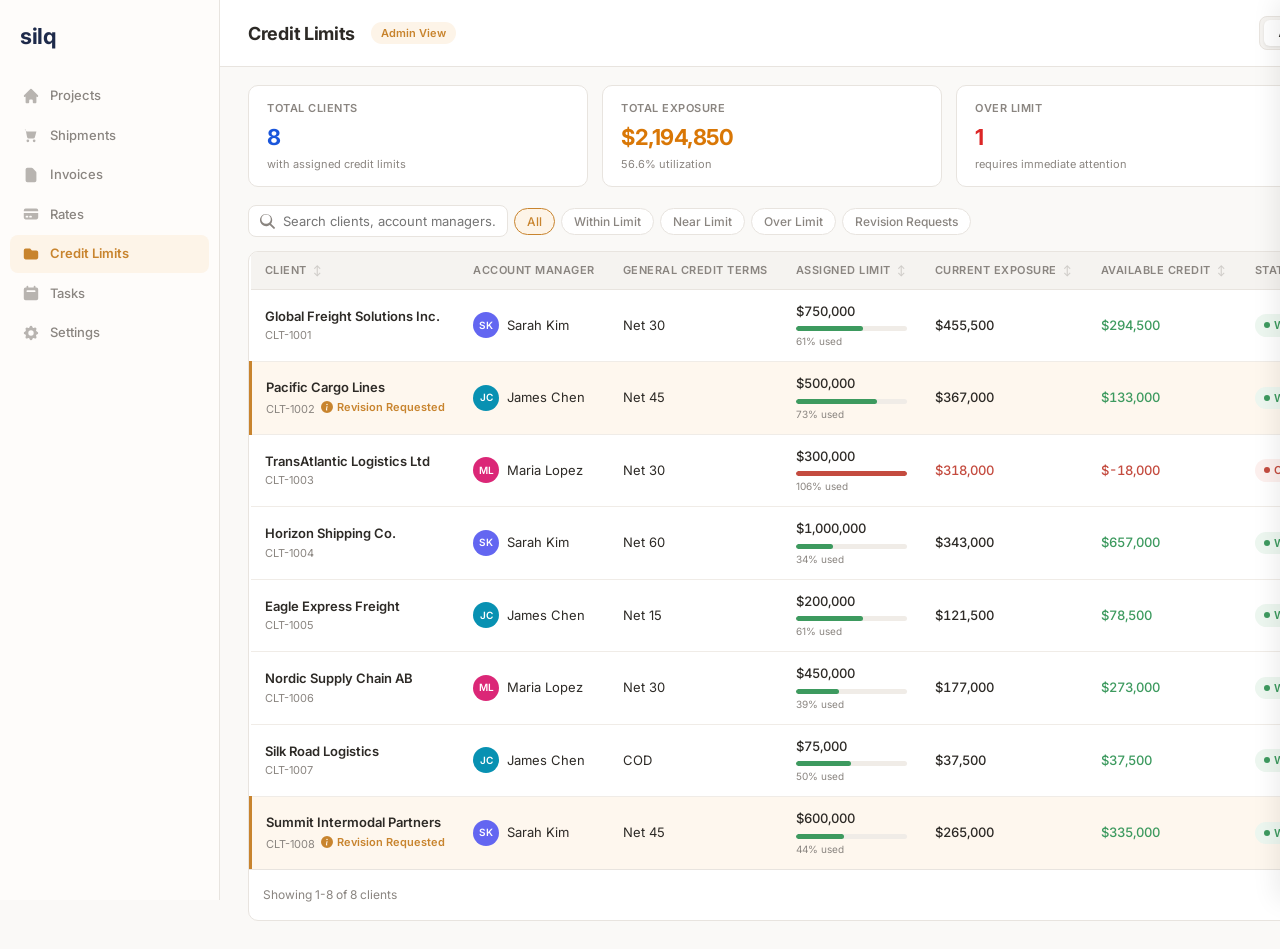
==== credit-limit-table.html @ 0f89e2a6 "Initial commit: Silq interactive prototypes with landing page Made-with: Cursor" ====
<!DOCTYPE html>
<html lang="en">
<head>
<meta charset="UTF-8">
<meta name="viewport" content="width=device-width, initial-scale=1.0">
<title>Silq — Client Credit Limit Management</title>
<link href="https://fonts.googleapis.com/css2?family=Inter:wght@400;500;600;700&display=swap" rel="stylesheet">
<style>
  :root {
    --bg: #faf9f7;
    --card: #ffffff;
    --primary: #c8842e;
    --primary-dark: #a86b1d;
    --primary-light: #fdf4e8;
    --primary-lighter: #fef9f1;
    --text: #2d2a26;
    --text-secondary: #8a8580;
    --border: #e8e4df;
    --border-light: #f0ece7;
    --green: #3d9a5f;
    --green-bg: #edf7f0;
    --yellow: #c8842e;
    --yellow-bg: #fdf4e8;
    --red: #c44b3f;
    --red-bg: #fdf0ee;
    --gray-bg: #f5f3f0;
    --orange: #d4722a;
    --orange-bg: #fdf2e9;
    --sidebar-bg: #fefcfa;
    --sidebar-active: #fdf4e8;
    --purple: #7c5cbf;
    --purple-bg: #f3effb;
    --revision-row: #fef7ee;
    --revision-border: #f0d9b5;
  }

  * { margin: 0; padding: 0; box-sizing: border-box; }

  body {
    font-family: 'Inter', -apple-system, BlinkMacSystemFont, 'Segoe UI', sans-serif;
    background: var(--bg);
    color: var(--text);
    line-height: 1.5;
    display: flex;
    min-height: 100vh;
  }

  /* Sidebar */
  .sidebar {
    width: 220px;
    background: var(--sidebar-bg);
    border-right: 1px solid var(--border);
    display: flex;
    flex-direction: column;
    flex-shrink: 0;
    position: fixed;
    top: 0;
    left: 0;
    bottom: 0;
    z-index: 50;
  }

  .sidebar-logo {
    padding: 20px 20px 24px;
    display: flex;
    align-items: center;
    gap: 10px;
  }

  .silq-logo {
    display: flex;
    align-items: center;
    gap: 8px;
  }

  .silq-logo svg { width: 36px; height: 20px; }

  .silq-logo-text {
    font-size: 22px;
    font-weight: 700;
    color: #1e2a4a;
    letter-spacing: -0.5px;
  }

  .sidebar-nav {
    display: flex;
    flex-direction: column;
    gap: 2px;
    padding: 0 10px;
    flex: 1;
  }

  .nav-item {
    display: flex;
    align-items: center;
    gap: 10px;
    padding: 9px 12px;
    border-radius: 8px;
    font-size: 13px;
    font-weight: 500;
    color: var(--text-secondary);
    cursor: pointer;
    transition: all 0.12s;
    text-decoration: none;
  }

  .nav-item:hover { background: var(--gray-bg); color: var(--text); }

  .nav-item.active {
    background: var(--sidebar-active);
    color: var(--primary);
    font-weight: 600;
  }

  .nav-item svg { width: 18px; height: 18px; flex-shrink: 0; opacity: 0.6; }
  .nav-item.active svg { opacity: 1; }

  .nav-badge {
    margin-left: auto;
    font-size: 10px;
    font-weight: 600;
    padding: 2px 7px;
    border-radius: 10px;
    background: var(--primary);
    color: #fff;
  }

  /* Main content */
  .main {
    flex: 1;
    margin-left: 220px;
    display: flex;
    flex-direction: column;
    min-height: 100vh;
  }

  .app-header {
    background: var(--card);
    border-bottom: 1px solid var(--border);
    padding: 16px 28px;
    display: flex;
    align-items: center;
    justify-content: space-between;
  }

  .header-left { display: flex; align-items: center; gap: 16px; }

  .app-header h1 {
    font-size: 18px;
    font-weight: 700;
    color: var(--text);
    letter-spacing: -0.3px;
  }

  .header-view-badge {
    font-size: 11px;
    font-weight: 600;
    padding: 3px 10px;
    border-radius: 12px;
  }

  .header-actions {
    display: flex;
    gap: 10px;
    align-items: center;
  }

  /* Toggle switch */
  .view-toggle {
    display: flex;
    align-items: center;
    gap: 8px;
    background: var(--gray-bg);
    border: 1px solid var(--border);
    border-radius: 8px;
    padding: 3px 4px;
  }

  .toggle-option {
    padding: 6px 14px;
    border-radius: 6px;
    font-size: 12px;
    font-weight: 500;
    cursor: pointer;
    color: var(--text-secondary);
    transition: all 0.15s;
    border: none;
    background: transparent;
  }

  .toggle-option.active {
    background: var(--card);
    color: var(--text);
    box-shadow: 0 1px 3px rgba(0,0,0,0.08);
    font-weight: 600;
  }

  .btn {
    padding: 7px 14px;
    border-radius: 8px;
    font-size: 13px;
    font-weight: 500;
    cursor: pointer;
    border: 1px solid var(--border);
    background: var(--card);
    color: var(--text);
    transition: all 0.15s;
    font-family: inherit;
  }

  .btn:hover { background: var(--gray-bg); }

  .btn-primary {
    background: var(--primary);
    color: #fff;
    border-color: var(--primary);
  }

  .btn-primary:hover { background: var(--primary-dark); }

  /* Client view header */
  .client-header {
    display: none;
    background: var(--card);
    border-bottom: 1px solid var(--border);
    padding: 20px 28px;
  }

  .client-header.visible { display: block; }

  .client-header-inner {
    display: flex;
    align-items: center;
    justify-content: space-between;
  }

  .client-info {
    display: flex;
    align-items: center;
    gap: 16px;
  }

  .client-avatar-lg {
    width: 48px;
    height: 48px;
    border-radius: 12px;
    display: flex;
    align-items: center;
    justify-content: center;
    font-size: 18px;
    font-weight: 700;
    color: #fff;
    background: var(--primary);
  }

  .client-meta h2 { font-size: 16px; font-weight: 600; }
  .client-meta p { font-size: 12px; color: var(--text-secondary); }

  /* Summary bar */
  .summary-bar {
    display: grid;
    grid-template-columns: repeat(5, 1fr);
    gap: 14px;
    padding: 18px 28px;
  }

  .summary-card {
    background: var(--card);
    border: 1px solid var(--border);
    border-radius: 10px;
    padding: 14px 18px;
  }

  .summary-card .label {
    font-size: 11px;
    color: var(--text-secondary);
    text-transform: uppercase;
    letter-spacing: 0.5px;
    font-weight: 600;
  }

  .summary-card .value {
    font-size: 22px;
    font-weight: 700;
    margin-top: 4px;
    letter-spacing: -0.5px;
  }

  .summary-card .detail {
    font-size: 11px;
    color: var(--text-secondary);
    margin-top: 2px;
  }

  /* Toolbar */
  .toolbar {
    padding: 0 28px 14px;
    display: flex;
    align-items: center;
    justify-content: space-between;
    gap: 12px;
  }

  .toolbar-left {
    display: flex;
    gap: 6px;
    align-items: center;
  }

  .search-input {
    padding: 7px 12px 7px 34px;
    border: 1px solid var(--border);
    border-radius: 8px;
    font-size: 13px;
    font-family: inherit;
    width: 260px;
    background: var(--card) url("data:image/svg+xml,%3Csvg xmlns='http://www.w3.org/2000/svg' width='15' height='15' fill='%238a8580' viewBox='0 0 16 16'%3E%3Cpath d='M11.742 10.344a6.5 6.5 0 1 0-1.397 1.398h-.001l3.85 3.85a1 1 0 0 0 1.415-1.414l-3.85-3.85zm-5.242.156a5 5 0 1 1 0-10 5 5 0 0 1 0 10z'/%3E%3C/svg%3E") 11px center no-repeat;
    outline: none;
    transition: border-color 0.15s;
  }

  .search-input:focus { border-color: var(--primary); }

  .filter-chip {
    padding: 5px 12px;
    border: 1px solid var(--border);
    border-radius: 20px;
    font-size: 12px;
    font-weight: 500;
    cursor: pointer;
    background: var(--card);
    color: var(--text-secondary);
    transition: all 0.15s;
    font-family: inherit;
  }

  .filter-chip:hover, .filter-chip.active {
    border-color: var(--primary);
    color: var(--primary);
    background: var(--primary-light);
  }

  .sync-label {
    font-size: 11px;
    color: var(--text-secondary);
  }

  /* Table */
  .table-wrapper { padding: 0 28px 28px; }

  .table-container {
    background: var(--card);
    border: 1px solid var(--border);
    border-radius: 10px;
    overflow: hidden;
  }

  .table-scroll { overflow-x: auto; }

  table {
    width: 100%;
    border-collapse: collapse;
    min-width: 1200px;
  }

  thead th {
    background: var(--gray-bg);
    padding: 10px 14px;
    font-size: 11px;
    font-weight: 600;
    text-transform: uppercase;
    letter-spacing: 0.5px;
    color: var(--text-secondary);
    text-align: left;
    border-bottom: 1px solid var(--border);
    white-space: nowrap;
    position: sticky;
    top: 0;
  }

  thead th .sort-icon { cursor: pointer; opacity: 0.35; margin-left: 3px; font-size: 10px; }
  thead th:hover .sort-icon { opacity: 1; }

  tbody tr {
    border-bottom: 1px solid var(--border-light);
    transition: background 0.1s;
  }

  tbody tr:hover { background: var(--primary-lighter); }
  tbody tr:last-child { border-bottom: none; }

  tbody tr.revision-request-row {
    background: var(--revision-row);
    border-left: 3px solid var(--primary);
  }

  tbody tr.revision-request-row:hover { background: #fdf0dd; }

  td {
    padding: 12px 14px;
    font-size: 13px;
    vertical-align: middle;
    white-space: nowrap;
  }

  .client-cell { display: flex; flex-direction: column; gap: 1px; }

  .client-name {
    font-weight: 600;
    color: var(--text);
    cursor: pointer;
  }

  .client-name:hover { color: var(--primary); }

  .client-id { font-size: 11px; color: var(--text-secondary); }

  .am-cell { display: flex; align-items: center; gap: 8px; }

  .avatar {
    width: 26px;
    height: 26px;
    border-radius: 50%;
    display: flex;
    align-items: center;
    justify-content: center;
    font-size: 10px;
    font-weight: 600;
    color: #fff;
    flex-shrink: 0;
  }

  .money { font-variant-numeric: tabular-nums; font-weight: 500; }
  .money.positive { color: var(--green); }
  .money.negative { color: var(--red); }

  .badge {
    display: inline-flex;
    align-items: center;
    gap: 4px;
    padding: 3px 9px;
    border-radius: 20px;
    font-size: 11px;
    font-weight: 600;
    white-space: nowrap;
  }

  .badge-green { background: var(--green-bg); color: var(--green); }
  .badge-yellow { background: var(--yellow-bg); color: var(--yellow); }
  .badge-red { background: var(--red-bg); color: var(--red); }
  .badge-gray { background: var(--gray-bg); color: var(--text-secondary); }
  .badge-orange { background: var(--orange-bg); color: var(--orange); }
  .badge-purple { background: var(--purple-bg); color: var(--purple); }

  .badge-dot {
    width: 6px; height: 6px; border-radius: 50%; display: inline-block;
  }

  .badge-green .badge-dot { background: var(--green); }
  .badge-yellow .badge-dot { background: var(--yellow); }
  .badge-red .badge-dot { background: var(--red); }
  .badge-gray .badge-dot { background: var(--text-secondary); }
  .badge-orange .badge-dot { background: var(--orange); }
  .badge-purple .badge-dot { background: var(--purple); }

  .credit-terms { max-width: 140px; overflow: hidden; text-overflow: ellipsis; }

  .progress-bar-container { display: flex; flex-direction: column; gap: 3px; min-width: 110px; }

  .progress-bar {
    height: 5px;
    background: var(--border-light);
    border-radius: 3px;
    overflow: hidden;
  }

  .progress-fill { height: 100%; border-radius: 3px; transition: width 0.3s; }

  .progress-label { font-size: 10px; color: var(--text-secondary); }

  .actions-cell { display: flex; gap: 4px; }

  .icon-btn {
    width: 28px; height: 28px;
    border: 1px solid var(--border);
    border-radius: 6px;
    background: var(--card);
    cursor: pointer;
    display: flex;
    align-items: center;
    justify-content: center;
    transition: all 0.15s;
    color: var(--text-secondary);
  }

  .icon-btn:hover {
    background: var(--primary-light);
    border-color: var(--primary);
    color: var(--primary);
  }

  .table-footer {
    padding: 10px 14px;
    display: flex;
    align-items: center;
    justify-content: space-between;
    border-top: 1px solid var(--border);
    font-size: 12px;
    color: var(--text-secondary);
  }

  .pagination { display: flex; gap: 4px; align-items: center; }

  .page-btn {
    width: 30px; height: 30px;
    border: 1px solid var(--border);
    border-radius: 6px;
    background: var(--card);
    cursor: pointer;
    font-size: 12px;
    display: flex;
    align-items: center;
    justify-content: center;
    transition: all 0.15s;
    font-family: inherit;
  }

  .page-btn:hover { background: var(--gray-bg); }
  .page-btn.active { background: var(--primary); color: #fff; border-color: var(--primary); }

  .revision-indicator {
    display: inline-flex;
    align-items: center;
    gap: 4px;
    font-size: 11px;
    font-weight: 600;
    color: var(--primary);
    margin-left: 6px;
  }

  /* Modal */
  .modal-overlay {
    display: none; position: fixed; inset: 0;
    background: rgba(45,42,38,0.35);
    z-index: 1000;
    align-items: center;
    justify-content: center;
  }

  .modal-overlay.open { display: flex; }

  .modal {
    background: var(--card);
    border-radius: 12px;
    width: 600px;
    max-height: 90vh;
    overflow-y: auto;
    box-shadow: 0 20px 60px rgba(0,0,0,0.12);
  }

  .modal-header {
    padding: 18px 22px 14px;
    border-bottom: 1px solid var(--border);
    display: flex;
    align-items: center;
    justify-content: space-between;
  }

  .modal-header h2 { font-size: 15px; font-weight: 600; }

  .modal-close {
    background: none; border: none; cursor: pointer;
    font-size: 18px; color: var(--text-secondary); line-height: 1; padding: 4px;
  }

  .modal-body { padding: 18px 22px; }

  .form-grid { display: grid; grid-template-columns: 1fr 1fr; gap: 14px; }

  .form-group { display: flex; flex-direction: column; gap: 4px; }
  .form-group.full-width { grid-column: 1 / -1; }

  .form-group label {
    font-size: 11px; font-weight: 600;
    color: var(--text-secondary);
    text-transform: uppercase;
    letter-spacing: 0.3px;
  }

  .form-group label .req { color: var(--red); margin-left: 2px; }

  .form-group input,
  .form-group select,
  .form-group textarea {
    padding: 7px 11px;
    border: 1px solid var(--border);
    border-radius: 8px;
    font-size: 13px;
    outline: none;
    font-family: inherit;
    transition: border-color 0.15s;
    background: var(--card);
  }

  .form-group input:focus,
  .form-group select:focus,
  .form-group textarea:focus { border-color: var(--primary); }

  .form-group textarea { resize: vertical; min-height: 56px; }

  .modal-footer {
    padding: 14px 22px;
    border-top: 1px solid var(--border);
    display: flex;
    justify-content: flex-end;
    gap: 8px;
  }

  /* Detail panel */
  .detail-panel-overlay {
    display: none; position: fixed; inset: 0;
    background: rgba(45,42,38,0.25); z-index: 900;
  }

  .detail-panel-overlay.open { display: block; }

  .detail-panel {
    position: fixed; top: 0; right: -520px;
    width: 520px; height: 100vh;
    background: var(--card);
    box-shadow: -4px 0 24px rgba(0,0,0,0.08);
    z-index: 901;
    transition: right 0.25s ease;
    overflow-y: auto;
  }

  .detail-panel.open { right: 0; }

  .detail-header {
    padding: 18px 22px;
    border-bottom: 1px solid var(--border);
    display: flex;
    align-items: flex-start;
    justify-content: space-between;
  }

  .detail-section {
    padding: 14px 22px;
    border-bottom: 1px solid var(--border);
  }

  .detail-section h3 {
    font-size: 11px; font-weight: 600;
    text-transform: uppercase;
    letter-spacing: 0.5px;
    color: var(--text-secondary);
    margin-bottom: 10px;
  }

  .detail-row {
    display: flex;
    justify-content: space-between;
    padding: 5px 0;
    font-size: 13px;
  }

  .detail-row .label { color: var(--text-secondary); }
  .detail-row .value { font-weight: 500; text-align: right; }

  .formula-box {
    background: var(--gray-bg);
    border-radius: 8px;
    padding: 10px 14px;
    font-size: 11px;
    font-family: 'SF Mono', 'Fira Code', 'Consolas', monospace;
    line-height: 1.8;
    color: var(--text-secondary);
    margin-top: 8px;
  }

  .formula-box .highlight { color: var(--text); font-weight: 600; }

  .revision-timeline { display: flex; flex-direction: column; gap: 10px; margin-top: 6px; }

  .revision-item { display: flex; gap: 10px; font-size: 12px; }

  .revision-dot {
    width: 8px; height: 8px; border-radius: 50%;
    background: var(--primary); margin-top: 5px; flex-shrink: 0;
  }

  .revision-content { flex: 1; }
  .revision-date { color: var(--text-secondary); }
  .revision-detail { color: var(--text); margin-top: 1px; }

  .doc-chip {
    display: inline-flex;
    align-items: center;
    gap: 4px;
    padding: 6px 10px;
    background: var(--gray-bg);
    border-radius: 6px;
    font-size: 12px;
    color: var(--text-secondary);
    cursor: pointer;
    transition: all 0.15s;
    text-decoration: none;
  }

  .doc-chip:hover { background: var(--primary-light); color: var(--primary); }
  .doc-chip svg { width: 12px; height: 12px; flex-shrink: 0; }

  .tooltip { position: relative; }

  .tooltip::after {
    content: attr(data-tooltip);
    position: absolute;
    bottom: calc(100% + 6px);
    left: 50%;
    transform: translateX(-50%);
    background: var(--text);
    color: #fff;
    padding: 4px 9px;
    border-radius: 6px;
    font-size: 10px;
    white-space: nowrap;
    pointer-events: none;
    opacity: 0;
    transition: opacity 0.15s;
    z-index: 100;
  }

  .tooltip:hover::after { opacity: 1; }

  .hidden { display: none !important; }

  /* Client dashboard (pie chart view) */
  .client-dashboard {
    display: none;
    padding: 0 28px 28px;
    gap: 24px;
  }

  .client-dashboard.visible {
    display: grid;
    grid-template-columns: 340px 1fr;
  }

  .pie-card {
    background: var(--card);
    border: 1px solid var(--border);
    border-radius: 12px;
    padding: 28px;
    display: flex;
    flex-direction: column;
    align-items: center;
  }

  .pie-card h3 {
    font-size: 13px;
    font-weight: 600;
    color: var(--text);
    margin-bottom: 20px;
  }

  .pie-wrapper {
    position: relative;
    width: 220px;
    height: 220px;
  }

  .pie-wrapper canvas {
    width: 220px;
    height: 220px;
  }

  .pie-center {
    position: absolute;
    top: 50%;
    left: 50%;
    transform: translate(-50%, -50%);
    text-align: center;
  }

  .pie-center .pie-pct {
    font-size: 32px;
    font-weight: 700;
    color: var(--text);
    line-height: 1;
  }

  .pie-center .pie-label {
    font-size: 11px;
    color: var(--text-secondary);
    margin-top: 4px;
  }

  .pie-legend {
    display: flex;
    gap: 24px;
    margin-top: 20px;
  }

  .pie-legend-item {
    display: flex;
    align-items: center;
    gap: 6px;
    font-size: 12px;
    color: var(--text-secondary);
  }

  .pie-legend-dot {
    width: 10px;
    height: 10px;
    border-radius: 50%;
    flex-shrink: 0;
  }

  .pie-legend-value {
    font-weight: 600;
    color: var(--text);
    display: block;
    font-size: 14px;
    margin-top: 2px;
  }

  .pie-drilldown-link {
    display: inline-flex;
    align-items: center;
    gap: 5px;
    margin-top: 16px;
    font-size: 12px;
    font-weight: 600;
    color: var(--primary);
    cursor: pointer;
    padding: 6px 14px;
    border-radius: 8px;
    border: 1px solid var(--primary);
    background: var(--primary-lighter);
    transition: all 0.15s;
  }

  .pie-drilldown-link:hover {
    background: var(--primary-light);
    box-shadow: 0 1px 4px rgba(200,132,46,0.15);
  }

  .pie-drilldown-link svg { width: 14px; height: 14px; }

  .pie-wrapper { cursor: pointer; }

  .nav-toast {
    position: fixed;
    bottom: 28px;
    left: 50%;
    transform: translateX(-50%) translateY(80px);
    background: var(--text);
    color: #fff;
    padding: 12px 24px;
    border-radius: 10px;
    font-size: 13px;
    font-weight: 500;
    z-index: 2000;
    display: flex;
    align-items: center;
    gap: 10px;
    opacity: 0;
    transition: all 0.3s ease;
    box-shadow: 0 8px 24px rgba(0,0,0,0.18);
    pointer-events: none;
  }

  .nav-toast.visible {
    opacity: 1;
    transform: translateX(-50%) translateY(0);
  }

  .nav-toast svg { width: 16px; height: 16px; flex-shrink: 0; }

  .nav-toast-icon {
    width: 28px;
    height: 28px;
    border-radius: 6px;
    background: rgba(255,255,255,0.15);
    display: flex;
    align-items: center;
    justify-content: center;
    flex-shrink: 0;
  }

  .client-actions-panel {
    display: flex;
    flex-direction: column;
    gap: 14px;
  }

  .client-action-card {
    background: var(--card);
    border: 1px solid var(--border);
    border-radius: 12px;
    padding: 20px 24px;
    display: flex;
    align-items: center;
    gap: 16px;
    cursor: pointer;
    transition: all 0.15s;
  }

  .client-action-card:hover {
    border-color: var(--primary);
    background: var(--primary-lighter);
  }

  .action-icon {
    width: 44px;
    height: 44px;
    border-radius: 10px;
    display: flex;
    align-items: center;
    justify-content: center;
    flex-shrink: 0;
  }

  .action-icon svg { width: 20px; height: 20px; }

  .action-content { flex: 1; }

  .action-content h4 {
    font-size: 14px;
    font-weight: 600;
    color: var(--text);
  }

  .action-content p {
    font-size: 12px;
    color: var(--text-secondary);
    margin-top: 2px;
  }

  .action-arrow {
    color: var(--text-secondary);
    font-size: 18px;
    transition: transform 0.15s;
  }

  .client-action-card:hover .action-arrow {
    transform: translateX(3px);
    color: var(--primary);
  }

  .exposure-breakdown-card {
    background: var(--card);
    border: 1px solid var(--border);
    border-radius: 12px;
    padding: 20px 24px;
  }

  .exposure-breakdown-card h3 {
    font-size: 12px;
    font-weight: 600;
    text-transform: uppercase;
    letter-spacing: 0.5px;
    color: var(--text-secondary);
    margin-bottom: 12px;
  }

  .ageing-popup-overlay {
    display: none;
    position: fixed;
    inset: 0;
    background: rgba(45,42,38,0.3);
    z-index: 1100;
    align-items: center;
    justify-content: center;
  }

  .ageing-popup-overlay.open { display: flex; }

  .ageing-popup {
    background: var(--card);
    border-radius: 12px;
    width: 520px;
    box-shadow: 0 20px 60px rgba(0,0,0,0.14);
    overflow: hidden;
  }

  .ageing-popup-header {
    padding: 16px 20px 12px;
    border-bottom: 1px solid var(--border);
    display: flex;
    align-items: center;
    justify-content: space-between;
  }

  .ageing-popup-header h3 {
    font-size: 14px;
    font-weight: 600;
  }

  .ageing-popup-body { padding: 16px 20px 20px; }

  .ageing-grid {
    display: grid;
    grid-template-columns: repeat(5, 1fr);
    gap: 10px;
  }

  .ageing-bucket {
    background: var(--gray-bg);
    border-radius: 8px;
    padding: 12px 10px;
    text-align: center;
    transition: all 0.15s;
    cursor: pointer;
  }

  .ageing-bucket:hover { background: var(--primary-lighter); }

  .ageing-bucket .bucket-label {
    font-size: 10px;
    font-weight: 600;
    text-transform: uppercase;
    letter-spacing: 0.3px;
    color: var(--text-secondary);
    margin-bottom: 6px;
  }

  .ageing-bucket .bucket-amount {
    font-size: 15px;
    font-weight: 700;
    color: var(--text);
    font-variant-numeric: tabular-nums;
  }

  .ageing-bucket .bucket-count {
    font-size: 10px;
    color: var(--text-secondary);
    margin-top: 3px;
  }

  .ageing-bucket.bucket-current { border-bottom: 3px solid var(--green); }
  .ageing-bucket.bucket-1-30 { border-bottom: 3px solid #60a5fa; }
  .ageing-bucket.bucket-31-60 { border-bottom: 3px solid var(--yellow); }
  .ageing-bucket.bucket-61-90 { border-bottom: 3px solid var(--orange); }
  .ageing-bucket.bucket-90plus { border-bottom: 3px solid var(--red); }

  .ageing-total-row {
    display: flex;
    justify-content: space-between;
    align-items: center;
    margin-top: 14px;
    padding-top: 12px;
    border-top: 1px solid var(--border);
    font-size: 13px;
    font-weight: 600;
  }

  .ageing-inline {
    margin: 8px 0 4px;
    padding: 10px 12px;
    background: var(--gray-bg);
    border-radius: 8px;
  }

  .ageing-inline-title {
    font-size: 10px;
    font-weight: 600;
    text-transform: uppercase;
    letter-spacing: 0.4px;
    color: var(--text-secondary);
    margin-bottom: 8px;
  }

  .ageing-inline-grid {
    display: grid;
    grid-template-columns: repeat(5, 1fr);
    gap: 6px;
  }

  .ageing-inline-bucket {
    background: var(--card);
    border-radius: 6px;
    padding: 8px 6px;
    text-align: center;
    border: 1px solid var(--border-light);
  }

  .ageing-inline-bucket .aib-label {
    font-size: 9px;
    font-weight: 600;
    text-transform: uppercase;
    letter-spacing: 0.3px;
    color: var(--text-secondary);
    margin-bottom: 3px;
  }

  .ageing-inline-bucket .aib-amount {
    font-size: 12px;
    font-weight: 700;
    color: var(--text);
    font-variant-numeric: tabular-nums;
  }

  .ageing-inline-bucket .aib-count {
    font-size: 9px;
    color: var(--text-secondary);
    margin-top: 2px;
  }

  .ageing-inline-bucket.aib-current { border-top: 2px solid var(--green); }
  .ageing-inline-bucket.aib-1-30 { border-top: 2px solid #60a5fa; }
  .ageing-inline-bucket.aib-31-60 { border-top: 2px solid var(--yellow); }
  .ageing-inline-bucket.aib-61-90 { border-top: 2px solid var(--orange); }
  .ageing-inline-bucket.aib-90plus { border-top: 2px solid var(--red); }

  @media (max-width: 1200px) {
    .summary-bar { grid-template-columns: repeat(3, 1fr); }
    .client-dashboard.visible { grid-template-columns: 1fr; }
  }
</style>
</head>
<body>

<!-- Sidebar -->
<nav class="sidebar">
  <div class="sidebar-logo">
    <div class="silq-logo">
      <span class="silq-logo-text">silq</span>
    </div>
  </div>
  <div class="sidebar-nav">
    <a class="nav-item" href="#">
      <svg viewBox="0 0 20 20" fill="currentColor"><path d="M10.707 2.293a1 1 0 00-1.414 0l-7 7a1 1 0 001.414 1.414L4 10.414V17a1 1 0 001 1h2a1 1 0 001-1v-2a1 1 0 011-1h2a1 1 0 011 1v2a1 1 0 001 1h2a1 1 0 001-1v-6.586l.293.293a1 1 0 001.414-1.414l-7-7z"/></svg>
      Projects
    </a>
    <a class="nav-item" href="#">
      <svg viewBox="0 0 20 20" fill="currentColor"><path d="M8 16.5a1.5 1.5 0 11-3 0 1.5 1.5 0 013 0zM15 16.5a1.5 1.5 0 11-3 0 1.5 1.5 0 013 0z"/><path d="M3 4h1l1.68 8.39A2 2 0 007.65 14h4.7a2 2 0 001.97-1.61L16 6H5"/></svg>
      Shipments
    </a>
    <a class="nav-item" href="#">
      <svg viewBox="0 0 20 20" fill="currentColor"><path fill-rule="evenodd" d="M4 4a2 2 0 012-2h4.586A2 2 0 0112 2.586L15.414 6A2 2 0 0116 7.414V16a2 2 0 01-2 2H6a2 2 0 01-2-2V4z" clip-rule="evenodd"/></svg>
      Invoices
    </a>
    <a class="nav-item" href="#">
      <svg viewBox="0 0 20 20" fill="currentColor"><path d="M4 4a2 2 0 00-2 2v1h16V6a2 2 0 00-2-2H4z"/><path fill-rule="evenodd" d="M18 9H2v5a2 2 0 002 2h12a2 2 0 002-2V9zM4 13a1 1 0 011-1h1a1 1 0 110 2H5a1 1 0 01-1-1zm5-1a1 1 0 100 2h1a1 1 0 100-2H9z" clip-rule="evenodd"/></svg>
      Rates
    </a>
    <a class="nav-item active" href="#">
      <svg viewBox="0 0 20 20" fill="currentColor"><path d="M4 4a2 2 0 00-2 2v8a2 2 0 002 2h12a2 2 0 002-2V8a2 2 0 00-2-2h-5L9 4H4z"/></svg>
      Credit Limits
    </a>
    <a class="nav-item" href="#">
      <svg viewBox="0 0 20 20" fill="currentColor"><path fill-rule="evenodd" d="M6 2a1 1 0 00-1 1v1H4a2 2 0 00-2 2v10a2 2 0 002 2h12a2 2 0 002-2V6a2 2 0 00-2-2h-1V3a1 1 0 10-2 0v1H7V3a1 1 0 00-1-1zm0 5a1 1 0 000 2h8a1 1 0 100-2H6z" clip-rule="evenodd"/></svg>
      Tasks
    </a>
    <a class="nav-item" href="#">
      <svg viewBox="0 0 20 20" fill="currentColor"><path fill-rule="evenodd" d="M11.49 3.17c-.38-1.56-2.6-1.56-2.98 0a1.532 1.532 0 01-2.286.948c-1.372-.836-2.942.734-2.106 2.106.54.886.061 2.042-.947 2.287-1.561.379-1.561 2.6 0 2.978a1.532 1.532 0 01.947 2.287c-.836 1.372.734 2.942 2.106 2.106a1.532 1.532 0 012.287.947c.379 1.561 2.6 1.561 2.978 0a1.533 1.533 0 012.287-.947c1.372.836 2.942-.734 2.106-2.106a1.533 1.533 0 01.947-2.287c1.561-.379 1.561-2.6 0-2.978a1.532 1.532 0 01-.947-2.287c.836-1.372-.734-2.942-2.106-2.106a1.532 1.532 0 01-2.287-.947zM10 13a3 3 0 100-6 3 3 0 000 6z" clip-rule="evenodd"/></svg>
      Settings
    </a>
  </div>
</nav>

<!-- Main Content -->
<div class="main">

  <!-- App Header -->
  <header class="app-header">
    <div class="header-left">
      <h1>Credit Limits</h1>
      <span class="header-view-badge" id="viewBadge" style="background:var(--primary-light);color:var(--primary)">Admin View</span>
    </div>
    <div class="header-actions">
      <div class="view-toggle">
        <button class="toggle-option active" id="toggleAdmin" onclick="switchView('admin')">Admin</button>
        <button class="toggle-option" id="toggleClient" onclick="switchView('client')">Client</button>
      </div>
      <button class="btn" onclick="exportTable()">
        <svg width="13" height="13" viewBox="0 0 16 16" fill="currentColor" style="vertical-align:-2px;margin-right:3px"><path d="M8 1a.5.5 0 0 1 .5.5v8.793l2.146-2.147a.5.5 0 0 1 .708.708l-3 3a.5.5 0 0 1-.708 0l-3-3a.5.5 0 1 1 .708-.708L7.5 10.293V1.5A.5.5 0 0 1 8 1z"/><path d="M2 13.5a.5.5 0 0 1 .5-.5h11a.5.5 0 0 1 0 1h-11a.5.5 0 0 1-.5-.5z"/></svg>
        Export
      </button>
      <button class="btn btn-primary" id="addBtn" onclick="openModal()">+ Add Credit Limit</button>
    </div>
  </header>

  <!-- Client view header (only in client mode) -->
  <div class="client-header" id="clientHeader">
    <div class="client-header-inner">
      <div class="client-info">
        <div class="client-avatar-lg">GF</div>
        <div class="client-meta">
          <h2>Global Freight Solutions Inc.</h2>
          <p>CLT-1001 &middot; Account Manager: Sarah Kim &middot; Net 30</p>
        </div>
      </div>
      <span class="badge badge-green"><span class="badge-dot"></span>Within Limit</span>
    </div>
  </div>

  <!-- Summary Cards -->
  <div class="summary-bar" id="summaryBar" style="grid-template-columns:repeat(4,1fr)">
    <div class="summary-card">
      <div class="label">Total Clients</div>
      <div class="value" style="color:#1a56db">8</div>
      <div class="detail">with assigned credit limits</div>
    </div>
    <div class="summary-card">
      <div class="label">Total Exposure</div>
      <div class="value" style="color:#d97706">$2,194,850</div>
      <div class="detail">56.6% utilization</div>
    </div>
    <div class="summary-card">
      <div class="label">Over Limit</div>
      <div class="value" style="color:#dc2626">1</div>
      <div class="detail">requires immediate attention</div>
    </div>
    <div class="summary-card">
      <div class="label">Revision Requests</div>
      <div class="value" style="color:#ea580c">2</div>
      <div class="detail">pending Finance review</div>
    </div>
  </div>

  <!-- Client-mode summary (single client, rendered dynamically) -->
  <div class="summary-bar hidden" id="clientSummaryBar"></div>

  <!-- Client Dashboard (pie chart view, replaces table in client mode) -->
  <div class="client-dashboard" id="clientDashboard">
    <div class="pie-card">
      <h3>Credit Utilization</h3>
      <div class="pie-wrapper" onclick="navigateToInvoices()" title="Click to view invoice-level breakdown">
        <canvas id="pieChart" width="220" height="220"></canvas>
        <div class="pie-center">
          <div class="pie-pct" id="piePct">61%</div>
          <div class="pie-label">consumed</div>
        </div>
      </div>
      <div class="pie-legend">
        <div class="pie-legend-item">
          <div class="pie-legend-dot" style="background:var(--red)"></div>
          <div>Consumed<span class="pie-legend-value" id="legendConsumed">$455,500</span></div>
        </div>
        <div class="pie-legend-item">
          <div class="pie-legend-dot" style="background:var(--green)"></div>
          <div>Available<span class="pie-legend-value" id="legendAvailable">$294,500</span></div>
        </div>
      </div>
      <div class="pie-drilldown-link" onclick="navigateToInvoices()">
        <svg viewBox="0 0 16 16" fill="currentColor"><path fill-rule="evenodd" d="M4 0h5.293A1 1 0 0 1 10 .293L13.707 4a1 1 0 0 1 .293.707V14a2 2 0 0 1-2 2H4a2 2 0 0 1-2-2V2a2 2 0 0 1 2-2zm5.5 1.5v2a1 1 0 0 0 1 1h2l-3-3zM4.5 8a.5.5 0 0 0 0 1h7a.5.5 0 0 0 0-1h-7zm0 2a.5.5 0 0 0 0 1h7a.5.5 0 0 0 0-1h-7zm0 2a.5.5 0 0 0 0 1h4a.5.5 0 0 0 0-1h-4z"/></svg>
        View Invoice Breakdown
        <svg viewBox="0 0 16 16" fill="currentColor" style="opacity:0.6"><path fill-rule="evenodd" d="M4.646 1.646a.5.5 0 0 1 .708 0l6 6a.5.5 0 0 1 0 .708l-6 6a.5.5 0 0 1-.708-.708L10.293 8 4.646 2.354a.5.5 0 0 1 0-.708z"/></svg>
      </div>
    </div>

    <div class="client-actions-panel">
      <div class="client-action-card" onclick="openDetail('CLT-1001')">
        <div class="action-icon" style="background:var(--green-bg);color:var(--green)">
          <svg viewBox="0 0 16 16" fill="currentColor"><path d="M16 8s-3-5.5-8-5.5S0 8 0 8s3 5.5 8 5.5S16 8 16 8zM1.173 8a13.133 13.133 0 0 1 1.66-2.043C4.12 4.668 5.88 3.5 8 3.5c2.12 0 3.879 1.168 5.168 2.457A13.133 13.133 0 0 1 14.828 8c-.058.087-.122.183-.195.288-.335.48-.83 1.12-1.465 1.755C11.879 11.332 10.119 12.5 8 12.5c-2.12 0-3.879-1.168-5.168-2.457A13.134 13.134 0 0 1 1.172 8z"/><path d="M8 5.5a2.5 2.5 0 1 0 0 5 2.5 2.5 0 0 0 0-5zM4.5 8a3.5 3.5 0 1 1 7 0 3.5 3.5 0 0 1-7 0z"/></svg>
        </div>
        <div class="action-content">
          <h4>View Full Details</h4>
          <p>See exposure breakdown, credit terms, documents, and revision history</p>
        </div>
        <span class="action-arrow">&rsaquo;</span>
      </div>

      <div class="client-action-card" onclick="navigateToInvoices()">
        <div class="action-icon" style="background:#eef2ff;color:#4f46e5">
          <svg viewBox="0 0 16 16" fill="currentColor"><path fill-rule="evenodd" d="M4 0h5.293A1 1 0 0 1 10 .293L13.707 4a1 1 0 0 1 .293.707V14a2 2 0 0 1-2 2H4a2 2 0 0 1-2-2V2a2 2 0 0 1 2-2zm5.5 1.5v2a1 1 0 0 0 1 1h2l-3-3zM4.5 8a.5.5 0 0 0 0 1h7a.5.5 0 0 0 0-1h-7zm0 2a.5.5 0 0 0 0 1h7a.5.5 0 0 0 0-1h-7zm0 2a.5.5 0 0 0 0 1h4a.5.5 0 0 0 0-1h-4z"/></svg>
        </div>
        <div class="action-content">
          <h4>View Invoice Breakdown</h4>
          <p>Drilldown into individual invoices, payments, and adjustments behind your exposure</p>
        </div>
        <span class="action-arrow">&rsaquo;</span>
      </div>

      <div class="client-action-card" onclick="openRequestRevisionModal()">
        <div class="action-icon" style="background:var(--yellow-bg);color:var(--yellow)">
          <svg viewBox="0 0 16 16" fill="currentColor"><path d="M12.146.146a.5.5 0 0 1 .708 0l3 3a.5.5 0 0 1 0 .708l-10 10a.5.5 0 0 1-.168.11l-5 2a.5.5 0 0 1-.65-.65l2-5a.5.5 0 0 1 .11-.168l10-10zM11.207 2.5L13.5 4.793 14.793 3.5 12.5 1.207 11.207 2.5zm1.586 3L10.5 3.207 4 9.707V10h.5a.5.5 0 0 1 .5.5v.5h.5a.5.5 0 0 1 .5.5v.5h.293l6.5-6.5z"/></svg>
        </div>
        <div class="action-content">
          <h4>Request Credit Limit Revision</h4>
          <p>Submit a request to the Finance team to revise your credit terms or limit</p>
        </div>
        <span class="action-arrow">&rsaquo;</span>
      </div>

      <div class="client-action-card" onclick="openDetail('CLT-1001')">
        <div class="action-icon" style="background:var(--gray-bg);color:var(--text-secondary)">
          <svg viewBox="0 0 16 16" fill="currentColor"><path d="M4 0h5.293A1 1 0 0 1 10 .293L13.707 4a1 1 0 0 1 .293.707V14a2 2 0 0 1-2 2H4a2 2 0 0 1-2-2V2a2 2 0 0 1 2-2zm5.5 1.5v2a1 1 0 0 0 1 1h2l-3-3zM4.5 8a.5.5 0 0 0 0 1h7a.5.5 0 0 0 0-1h-7zm0 2a.5.5 0 0 0 0 1h7a.5.5 0 0 0 0-1h-7zm0 2a.5.5 0 0 0 0 1h4a.5.5 0 0 0 0-1h-4z"/></svg>
        </div>
        <div class="action-content">
          <h4>View Documents</h4>
          <p id="clientDocCount">CL Application, CL Allocation, Bank Reference (3 files)</p>
        </div>
        <span class="action-arrow">&rsaquo;</span>
      </div>

      <div class="exposure-breakdown-card" id="clientBreakdownCard">
        <h3>Exposure Breakdown</h3>
        <div id="clientBreakdown"></div>
      </div>
    </div>
  </div>

  <!-- Toolbar -->
  <div class="toolbar" id="adminToolbar">
    <div class="toolbar-left">
      <input type="text" class="search-input" placeholder="Search clients, account managers..." oninput="filterTable(this.value)">
      <button class="filter-chip active" onclick="setFilter(this,'all')">All</button>
      <button class="filter-chip" onclick="setFilter(this,'within')">Within Limit</button>
      <button class="filter-chip" onclick="setFilter(this,'near')">Near Limit</button>
      <button class="filter-chip" onclick="setFilter(this,'over')">Over Limit</button>
      <button class="filter-chip" onclick="setFilter(this,'revision_requested')">Revision Requests</button>
    </div>
    <span class="sync-label">Last synced with QuickBooks: <strong>Mar 25, 2026 10:42 AM</strong></span>
  </div>

  <!-- Main Table -->
  <div class="table-wrapper">
    <div class="table-container">
      <div class="table-scroll">
        <table id="creditTable">
          <thead>
            <tr id="tableHead">
            </tr>
          </thead>
          <tbody id="tableBody">
          </tbody>
        </table>
      </div>
      <div class="table-footer">
        <div id="footerCount">Showing 1-8 of 8 clients</div>
        <div class="pagination">
          <button class="page-btn">&laquo;</button>
          <button class="page-btn active">1</button>
          <button class="page-btn">&raquo;</button>
        </div>
      </div>
    </div>
  </div>
</div>

<!-- Navigation Toast -->
<div class="nav-toast" id="navToast">
  <div class="nav-toast-icon">
    <svg viewBox="0 0 16 16" fill="currentColor"><path fill-rule="evenodd" d="M4 0h5.293A1 1 0 0 1 10 .293L13.707 4a1 1 0 0 1 .293.707V14a2 2 0 0 1-2 2H4a2 2 0 0 1-2-2V2a2 2 0 0 1 2-2zm5.5 1.5v2a1 1 0 0 0 1 1h2l-3-3zM4.5 8a.5.5 0 0 0 0 1h7a.5.5 0 0 0 0-1h-7zm0 2a.5.5 0 0 0 0 1h7a.5.5 0 0 0 0-1h-7zm0 2a.5.5 0 0 0 0 1h4a.5.5 0 0 0 0-1h-4z"/></svg>
  </div>
  <span id="navToastMsg">Navigating to Invoices table for Global Freight Solutions Inc.…</span>
</div>

<!-- Add/Edit Modal -->
<div class="modal-overlay" id="modal">
  <div class="modal">
    <div class="modal-header">
      <h2 id="modalTitle">Add Client Credit Limit</h2>
      <button class="modal-close" onclick="closeModal()">&times;</button>
    </div>
    <div class="modal-body">
      <div class="form-grid">
        <div class="form-group">
          <label>Client Name <span class="req">*</span></label>
          <select><option>Select client...</option><option>Maersk Line Ltd</option><option>Kuehne + Nagel</option><option>DHL Global Forwarding</option><option>Hapag-Lloyd AG</option><option>CMA CGM Group</option><option>Expeditors International</option></select>
        </div>
        <div class="form-group">
          <label>Account Manager <span class="req">*</span></label>
          <select><option>Select...</option><option>Sarah Kim</option><option>James Chen</option><option>Maria Lopez</option><option>David Park</option><option>Lisa Wang</option></select>
        </div>
        <div class="form-group">
          <label>Credit Limit Amount (USD) <span class="req">*</span></label>
          <input type="text" placeholder="e.g. 500,000">
        </div>
        <div class="form-group">
          <label>General Credit Terms <span class="req">*</span></label>
          <select><option>Select...</option><option>Net 15</option><option>Net 30</option><option>Net 45</option><option>Net 60</option><option>Net 90</option><option>COD</option><option>Prepaid</option></select>
        </div>
        <div class="form-group">
          <label>Credit Limit Type <span class="req">*</span></label>
          <select><option>Revolving</option><option>Non-Revolving</option><option>Temporary Increase</option></select>
        </div>
        <div class="form-group">
          <label>Duties Outlay Option <span class="req">*</span></label>
          <select><option>Select...</option><option>Pre-pay</option><option>Silq Duty Outlay</option><option>ACH</option><option>N/A</option></select>
        </div>
        <div class="form-group full-width">
          <label>Credit Limit Application (upload) <span class="req">*</span></label>
          <input type="file" accept=".pdf,.doc,.docx,.xlsx" multiple>
        </div>
        <div class="form-group full-width">
          <label>Credit Limit Allocation Document (upload)</label>
          <input type="file" accept=".pdf,.doc,.docx,.xlsx" multiple>
        </div>
        <div class="form-group full-width">
          <label>Internal Notes / Justification</label>
          <textarea placeholder="Add notes about the credit decision..."></textarea>
        </div>
      </div>
    </div>
    <div class="modal-footer">
      <button class="btn" onclick="closeModal()">Cancel</button>
      <button class="btn btn-primary" onclick="closeModal()">Save Credit Limit</button>
    </div>
  </div>
</div>

<!-- Revise Credit Terms Modal (Admin) -->
<div class="modal-overlay" id="reviseModal">
  <div class="modal">
    <div class="modal-header">
      <h2>Revise Credit Terms</h2>
      <button class="modal-close" onclick="closeReviseModal()">&times;</button>
    </div>
    <div class="modal-body">
      <div class="form-grid">
        <div class="form-group">
          <label>Client <span class="req">*</span></label>
          <input type="text" id="reviseClient" readonly style="background:var(--gray-bg)">
        </div>
        <div class="form-group">
          <label>Current Limit</label>
          <input type="text" id="reviseCurrentLimit" readonly style="background:var(--gray-bg)">
        </div>
        <div class="form-group">
          <label>New Credit Limit (USD) <span class="req">*</span></label>
          <input type="text" placeholder="Enter revised limit">
        </div>
        <div class="form-group">
          <label>New Credit Terms <span class="req">*</span></label>
          <select><option>Select...</option><option>Net 15</option><option>Net 30</option><option>Net 45</option><option>Net 60</option><option>Net 90</option><option>COD</option><option>Prepaid</option></select>
        </div>
        <div class="form-group full-width">
          <label>Revision Reason <span class="req">*</span></label>
          <select>
            <option>Select reason...</option>
            <option>Periodic review</option>
            <option>Improved payment history</option>
            <option>Deteriorated payment history</option>
            <option>Business volume increase</option>
            <option>Business volume decrease</option>
            <option>Client request</option>
            <option>Risk re-assessment</option>
            <option>Other</option>
          </select>
        </div>
        <div class="form-group full-width">
          <label>Supporting Documentation (upload)</label>
          <input type="file" accept=".pdf,.doc,.docx,.xlsx" multiple>
        </div>
        <div class="form-group full-width">
          <label>Justification Notes <span class="req">*</span></label>
          <textarea placeholder="Explain the reason for this revision..."></textarea>
        </div>
      </div>
    </div>
    <div class="modal-footer">
      <button class="btn" onclick="closeReviseModal()">Cancel</button>
      <button class="btn btn-primary" onclick="closeReviseModal()">Submit for Approval</button>
    </div>
  </div>
</div>

<!-- Request Revision Modal (Client) -->
<div class="modal-overlay" id="requestRevisionModal">
  <div class="modal">
    <div class="modal-header">
      <h2>Request Credit Limit Revision</h2>
      <button class="modal-close" onclick="closeRequestRevisionModal()">&times;</button>
    </div>
    <div class="modal-body">
      <div style="background:var(--primary-light);border-radius:8px;padding:12px 16px;margin-bottom:16px;font-size:12px;color:var(--primary-dark)">
        Your request will be sent to the Finance team for review. You will be notified once a decision is made.
      </div>
      <div class="form-grid">
        <div class="form-group full-width">
          <label>Reason for Revision Request <span class="req">*</span></label>
          <select id="requestReason">
            <option>Select reason...</option>
            <option>Need higher limit for upcoming orders</option>
            <option>Business volume has increased</option>
            <option>Current terms are too restrictive</option>
            <option>Seasonal demand increase</option>
            <option>Other</option>
          </select>
        </div>
        <div class="form-group full-width">
          <label>Describe your request in detail <span class="req">*</span></label>
          <textarea id="requestDetail" placeholder="Explain why you need a revision to your credit terms..." style="min-height:80px"></textarea>
        </div>
        <div class="form-group full-width">
          <label>Requested New Limit</label>
          <input type="text" placeholder="e.g. $1,000,000">
        </div>
        <div class="form-group full-width">
          <label>Supporting Documentation</label>
          <input type="file" accept=".pdf,.doc,.docx,.xlsx" multiple>
        </div>
      </div>
    </div>
    <div class="modal-footer">
      <button class="btn" onclick="closeRequestRevisionModal()">Cancel</button>
      <button class="btn btn-primary" onclick="submitRevisionRequest()">Submit Request</button>
    </div>
  </div>
</div>

<!-- Ageing Breakdown Popup -->
<div class="ageing-popup-overlay" id="ageingPopup" onclick="closeAgeingPopup()">
  <div class="ageing-popup" onclick="event.stopPropagation()">
    <div class="ageing-popup-header">
      <h3 id="ageingPopupTitle">Invoice Ageing — Outstanding Invoices</h3>
      <button class="modal-close" onclick="closeAgeingPopup()">&times;</button>
    </div>
    <div class="ageing-popup-body">
      <div class="ageing-grid" id="ageingGrid"></div>
      <div class="ageing-total-row">
        <span>Total Outstanding</span>
        <span id="ageingTotal"></span>
      </div>
    </div>
  </div>
</div>

<!-- Detail Side Panel -->
<div class="detail-panel-overlay" id="detailOverlay" onclick="closeDetail()"></div>
<div class="detail-panel" id="detailPanel">
  <div class="detail-header">
    <div>
      <h2 id="detailClientName" style="font-size:15px;font-weight:600"></h2>
      <div id="detailClientId" style="font-size:11px;color:var(--text-secondary);margin-top:2px"></div>
    </div>
    <button class="modal-close" onclick="closeDetail()">&times;</button>
  </div>
  <div class="detail-section">
    <h3>Credit Position</h3>
    <div id="detailPosition"></div>
    <div class="formula-box" style="margin-top:10px">
      <div><span class="highlight">Credit Exposure</span> =</div>
      <div>&nbsp;&nbsp;Sum of outstanding invoices (net of payments &amp; adjustments)</div>
      <div>&nbsp;&nbsp;+ Debit notes at customer level</div>
      <div>&nbsp;&nbsp;&minus; Credit notes at customer level</div>
      <div>&nbsp;&nbsp;&minus; Unadjusted advances/payments at customer level</div>
    </div>
  </div>
  <div class="detail-section">
    <h3>Exposure Breakdown</h3>
    <div id="detailBreakdown"></div>
  </div>
  <div class="detail-section">
    <h3>Credit Terms</h3>
    <div id="detailTerms"></div>
  </div>
  <div class="detail-section">
    <h3>Documentation</h3>
    <div id="detailDocs" style="display:flex;flex-direction:column;gap:6px"></div>
  </div>
  <div class="detail-section">
    <h3>Revision History</h3>
    <div id="detailRevisions" class="revision-timeline"></div>
  </div>
</div>

<script>
let currentView = "admin";

const DATA = [
  {
    id: "CLT-1001", name: "Global Freight Solutions Inc.", am: "Sarah Kim", amColor: "#6366f1",
    terms: "Net 30", assignedLimit: 750000,
    outstandingInvoices: 482000, customerCreditNotes: 18000, unadjustedAdvances: 12000, customerDebitNotes: 3500,
    limitType: "Revolving", approvalStatus: "Approved", dutyOutlay: "Silq Duty Outlay", revisionRequested: false,
    currentBookings: 87500, currentBookingsCount: 4,
    ageing: { current: { amt: 185000, count: 5 }, d1_30: { amt: 142000, count: 4 }, d31_60: { amt: 88000, count: 3 }, d61_90: { amt: 45000, count: 2 }, d90plus: { amt: 22000, count: 1 } },
    docs: [{ name: "CL Application", type: "pdf" }, { name: "CL Allocation", type: "pdf" }, { name: "Bank Reference", type: "pdf" }],
    revisions: [
      { date: "2025-10-01", detail: "Initial limit set at $750,000 — Sarah Kim" },
      { date: "2025-06-15", detail: "Upgraded from $500,000 based on 12-month payment history — James Chen" }
    ]
  },
  {
    id: "CLT-1002", name: "Pacific Cargo Lines", am: "James Chen", amColor: "#0891b2",
    terms: "Net 45", assignedLimit: 500000,
    outstandingInvoices: 378000, customerCreditNotes: 5000, unadjustedAdvances: 8000, customerDebitNotes: 2000,
    limitType: "Revolving", approvalStatus: "Approved", dutyOutlay: "Pre-pay", revisionRequested: true,
    currentBookings: 62000, currentBookingsCount: 3,
    ageing: { current: { amt: 120000, count: 3 }, d1_30: { amt: 135000, count: 4 }, d31_60: { amt: 78000, count: 2 }, d61_90: { amt: 30000, count: 1 }, d90plus: { amt: 15000, count: 1 } },
    revisionRequestDetail: "Requesting limit increase to $750,000 — business volume has grown 40% this quarter.",
    docs: [{ name: "CL Application", type: "pdf" }, { name: "CL Allocation", type: "xlsx" }],
    revisions: [{ date: "2025-08-15", detail: "Initial limit set at $500,000 — James Chen" }]
  },
  {
    id: "CLT-1003", name: "TransAtlantic Logistics Ltd", am: "Maria Lopez", amColor: "#db2777",
    terms: "Net 30", assignedLimit: 300000,
    outstandingInvoices: 315000, customerCreditNotes: 2000, unadjustedAdvances: 0, customerDebitNotes: 5000,
    limitType: "Revolving", approvalStatus: "Approved", dutyOutlay: "ACH", revisionRequested: false,
    currentBookings: 45000, currentBookingsCount: 2,
    ageing: { current: { amt: 95000, count: 3 }, d1_30: { amt: 110000, count: 3 }, d31_60: { amt: 65000, count: 2 }, d61_90: { amt: 28000, count: 1 }, d90plus: { amt: 17000, count: 1 } },
    docs: [{ name: "CL Application", type: "pdf" }, { name: "CL Allocation", type: "pdf" }, { name: "Financials 2024", type: "xlsx" }],
    revisions: [
      { date: "2025-07-01", detail: "Initial limit set at $300,000 — Maria Lopez" },
      { date: "2025-11-20", detail: "Flagged for review — multiple late payments in Q3" }
    ]
  },
  {
    id: "CLT-1004", name: "Horizon Shipping Co.", am: "Sarah Kim", amColor: "#6366f1",
    terms: "Net 60", assignedLimit: 1000000,
    outstandingInvoices: 410000, customerCreditNotes: 25000, unadjustedAdvances: 50000, customerDebitNotes: 8000,
    limitType: "Revolving", approvalStatus: "Approved", dutyOutlay: "Silq Duty Outlay", revisionRequested: false,
    currentBookings: 125000, currentBookingsCount: 5,
    ageing: { current: { amt: 160000, count: 4 }, d1_30: { amt: 120000, count: 3 }, d31_60: { amt: 75000, count: 2 }, d61_90: { amt: 35000, count: 2 }, d90plus: { amt: 20000, count: 1 } },
    docs: [{ name: "CL Application", type: "pdf" }, { name: "CL Allocation", type: "pdf" }, { name: "Trade References", type: "pdf" }, { name: "Financials 2024", type: "xlsx" }],
    revisions: [
      { date: "2025-09-01", detail: "Limit increased to $1,000,000 — Excellent payment history" },
      { date: "2025-03-01", detail: "Initial limit set at $600,000 — Sarah Kim" }
    ]
  },
  {
    id: "CLT-1005", name: "Eagle Express Freight", am: "James Chen", amColor: "#0891b2",
    terms: "Net 15", assignedLimit: 200000,
    outstandingInvoices: 125000, customerCreditNotes: 3000, unadjustedAdvances: 2000, customerDebitNotes: 1500,
    limitType: "Non-Revolving", approvalStatus: "Approved", dutyOutlay: "Pre-pay", revisionRequested: false,
    currentBookings: 18000, currentBookingsCount: 1,
    ageing: { current: { amt: 55000, count: 2 }, d1_30: { amt: 40000, count: 2 }, d31_60: { amt: 20000, count: 1 }, d61_90: { amt: 10000, count: 1 }, d90plus: { amt: 0, count: 0 } },
    docs: [{ name: "CL Application", type: "pdf" }, { name: "CL Allocation", type: "pdf" }],
    revisions: [{ date: "2026-01-10", detail: "Initial limit set at $200,000 — Non-revolving, 6-month trial" }]
  },
  {
    id: "CLT-1006", name: "Nordic Supply Chain AB", am: "Maria Lopez", amColor: "#db2777",
    terms: "Net 30", assignedLimit: 450000,
    outstandingInvoices: 198000, customerCreditNotes: 10000, unadjustedAdvances: 15000, customerDebitNotes: 4000,
    limitType: "Revolving", approvalStatus: "Approved", dutyOutlay: "ACH", revisionRequested: false,
    currentBookings: 32000, currentBookingsCount: 2,
    ageing: { current: { amt: 78000, count: 3 }, d1_30: { amt: 62000, count: 2 }, d31_60: { amt: 38000, count: 1 }, d61_90: { amt: 12000, count: 1 }, d90plus: { amt: 8000, count: 1 } },
    docs: [{ name: "CL Application", type: "pdf" }, { name: "CL Allocation", type: "pdf" }, { name: "Bank Reference", type: "pdf" }],
    revisions: [{ date: "2025-11-01", detail: "Initial limit set at $450,000 — Maria Lopez" }]
  },
  {
    id: "CLT-1007", name: "Silk Road Logistics", am: "James Chen", amColor: "#0891b2",
    terms: "COD", assignedLimit: 75000,
    outstandingInvoices: 42000, customerCreditNotes: 0, unadjustedAdvances: 5000, customerDebitNotes: 500,
    limitType: "Temporary Increase", approvalStatus: "Under Review", dutyOutlay: "N/A", revisionRequested: false,
    currentBookings: 8500, currentBookingsCount: 1,
    ageing: { current: { amt: 22000, count: 2 }, d1_30: { amt: 12000, count: 1 }, d31_60: { amt: 8000, count: 1 }, d61_90: { amt: 0, count: 0 }, d90plus: { amt: 0, count: 0 } },
    docs: [{ name: "CL Application", type: "pdf" }],
    revisions: [{ date: "2026-02-01", detail: "Temporary limit of $75,000 granted — pending full credit review" }]
  },
  {
    id: "CLT-1008", name: "Summit Intermodal Partners", am: "Sarah Kim", amColor: "#6366f1",
    terms: "Net 45", assignedLimit: 600000,
    outstandingInvoices: 290000, customerCreditNotes: 8000, unadjustedAdvances: 20000, customerDebitNotes: 3000,
    limitType: "Revolving", approvalStatus: "Approved", dutyOutlay: "Silq Duty Outlay", revisionRequested: true,
    currentBookings: 55000, currentBookingsCount: 3,
    ageing: { current: { amt: 105000, count: 3 }, d1_30: { amt: 90000, count: 3 }, d31_60: { amt: 55000, count: 2 }, d61_90: { amt: 25000, count: 1 }, d90plus: { amt: 15000, count: 1 } },
    revisionRequestDetail: "Current exposure nearing limit — requesting temporary increase for Q2 peak season.",
    docs: [{ name: "CL Application", type: "pdf" }, { name: "CL Allocation", type: "pdf" }, { name: "Trade References", type: "pdf" }],
    revisions: [{ date: "2025-12-01", detail: "Initial limit set at $600,000 — Sarah Kim" }]
  }
];

function computeExposure(c) {
  return c.outstandingInvoices + c.customerDebitNotes - c.customerCreditNotes - c.unadjustedAdvances;
}

function computeAvailable(c) { return c.assignedLimit - computeExposure(c); }

function getStatus(c) {
  const avail = computeAvailable(c);
  if (avail < 0) return "over";
  if (avail < c.assignedLimit * 0.10) return "near";
  return "within";
}

function statusBadge(s) {
  const map = {
    within: { cls: "badge-green", label: "Within Limit" },
    near: { cls: "badge-yellow", label: "Near Limit" },
    over: { cls: "badge-red", label: "Over Limit" },
    expired: { cls: "badge-gray", label: "Expired" }
  };
  const m = map[s];
  return `<span class="badge ${m.cls}"><span class="badge-dot"></span>${m.label}</span>`;
}

function fmt(n) { return "$" + n.toLocaleString("en-US"); }

function pct(exposure, limit) {
  if (limit === 0) return 100;
  return Math.round((exposure / limit) * 100);
}

function progressColor(p) {
  if (p >= 90) return "var(--red)";
  if (p >= 75) return "var(--yellow)";
  return "var(--green)";
}

function dutyBadgeClass(d) {
  if (d === "Silq Duty Outlay") return "badge-green";
  if (d === "ACH") return "badge-yellow";
  if (d === "Pre-pay") return "badge-orange";
  return "badge-gray";
}

function docIcon() {
  return `<svg viewBox="0 0 16 16" fill="currentColor"><path d="M4 0h5.293A1 1 0 0 1 10 .293L13.707 4a1 1 0 0 1 .293.707V14a2 2 0 0 1-2 2H4a2 2 0 0 1-2-2V2a2 2 0 0 1 2-2zm5.5 1.5v2a1 1 0 0 0 1 1h2l-3-3z"/></svg>`;
}

function renderTableHead() {
  const head = document.getElementById("tableHead");
  head.innerHTML = `
    <th>Client <span class="sort-icon">&#8597;</span></th>
    <th>Account Manager</th>
    <th>General Credit Terms</th>
    <th>Assigned Limit <span class="sort-icon">&#8597;</span></th>
    <th>Current Exposure <span class="sort-icon">&#8597;</span></th>
    <th>Available Credit <span class="sort-icon">&#8597;</span></th>
    <th>Status</th>
    <th>Duties Outlay Option</th>
    <th>Actions</th>`;
}

function renderTable(data) {
  renderTableHead();
  const tbody = document.getElementById("tableBody");

  tbody.innerHTML = data.map(c => {
    const exposure = computeExposure(c);
    const available = computeAvailable(c);
    const status = getStatus(c);
    const util = pct(exposure, c.assignedLimit);
    const hasRevisionRequest = c.revisionRequested;

    return `<tr data-status="${status}" data-id="${c.id}" class="${hasRevisionRequest ? 'revision-request-row' : ''}">
      <td>
        <div class="client-cell">
          <span class="client-name" onclick="openDetail('${c.id}')">${c.name}</span>
          <span class="client-id">${c.id}${hasRevisionRequest ? '<span class="revision-indicator"><svg width="12" height="12" viewBox="0 0 16 16" fill="currentColor"><path d="M8 16A8 8 0 1 0 8 0a8 8 0 0 0 0 16zm.93-9.412l-1 4.705c-.07.34.029.533.304.533.194 0 .487-.07.686-.246l-.088.416c-.287.346-.92.598-1.465.598-.703 0-1.002-.422-.808-1.319l.738-3.468c.064-.293.006-.399-.287-.399l-.244-.002.024-.112.896-.147h.63l-.015.07zM8 5.5a1 1 0 1 1 0-2 1 1 0 0 1 0 2z"/></svg> Revision Requested</span>' : ''}</span>
        </div>
      </td>
      <td>
        <div class="am-cell">
          <div class="avatar" style="background:${c.amColor}">${c.am.split(" ").map(w=>w[0]).join("")}</div>
          ${c.am}
        </div>
      </td>
      <td><div class="credit-terms" title="${c.terms}">${c.terms}</div></td>
      <td>
        <div>
          <div class="money">${fmt(c.assignedLimit)}</div>
          <div class="progress-bar-container" style="margin-top:5px">
            <div class="progress-bar"><div class="progress-fill" style="width:${Math.min(util,100)}%;background:${progressColor(util)}"></div></div>
            <div class="progress-label">${util}% used</div>
          </div>
        </div>
      </td>
      <td class="money ${exposure > c.assignedLimit ? 'negative' : ''}">${fmt(exposure)}</td>
      <td class="money ${available < 0 ? 'negative' : 'positive'}">${fmt(available)}</td>
      <td>${statusBadge(status)}</td>
      <td><span class="badge ${dutyBadgeClass(c.dutyOutlay)}">${c.dutyOutlay}</span></td>
      <td>
        <div class="actions-cell">
          <button class="icon-btn tooltip" data-tooltip="View Details" onclick="openDetail('${c.id}')">
            <svg width="14" height="14" viewBox="0 0 16 16" fill="currentColor"><path d="M16 8s-3-5.5-8-5.5S0 8 0 8s3 5.5 8 5.5S16 8 16 8zM1.173 8a13.133 13.133 0 0 1 1.66-2.043C4.12 4.668 5.88 3.5 8 3.5c2.12 0 3.879 1.168 5.168 2.457A13.133 13.133 0 0 1 14.828 8c-.058.087-.122.183-.195.288-.335.48-.83 1.12-1.465 1.755C11.879 11.332 10.119 12.5 8 12.5c-2.12 0-3.879-1.168-5.168-2.457A13.134 13.134 0 0 1 1.172 8z"/><path d="M8 5.5a2.5 2.5 0 1 0 0 5 2.5 2.5 0 0 0 0-5zM4.5 8a3.5 3.5 0 1 1 7 0 3.5 3.5 0 0 1-7 0z"/></svg>
          </button>
          <button class="icon-btn tooltip" data-tooltip="Revise Terms" onclick="openRevise('${c.id}')">
            <svg width="14" height="14" viewBox="0 0 16 16" fill="currentColor"><path d="M12.146.146a.5.5 0 0 1 .708 0l3 3a.5.5 0 0 1 0 .708l-10 10a.5.5 0 0 1-.168.11l-5 2a.5.5 0 0 1-.65-.65l2-5a.5.5 0 0 1 .11-.168l10-10zM11.207 2.5L13.5 4.793 14.793 3.5 12.5 1.207 11.207 2.5zm1.586 3L10.5 3.207 4 9.707V10h.5a.5.5 0 0 1 .5.5v.5h.5a.5.5 0 0 1 .5.5v.5h.293l6.5-6.5z"/></svg>
          </button>
          <button class="icon-btn tooltip" data-tooltip="Documents (${c.docs.length})" onclick="openDetail('${c.id}')">
            <svg width="14" height="14" viewBox="0 0 16 16" fill="currentColor"><path d="M4 0h5.293A1 1 0 0 1 10 .293L13.707 4a1 1 0 0 1 .293.707V14a2 2 0 0 1-2 2H4a2 2 0 0 1-2-2V2a2 2 0 0 1 2-2zm5.5 1.5v2a1 1 0 0 0 1 1h2l-3-3zM4.5 8a.5.5 0 0 0 0 1h7a.5.5 0 0 0 0-1h-7zm0 2a.5.5 0 0 0 0 1h7a.5.5 0 0 0 0-1h-7zm0 2a.5.5 0 0 0 0 1h4a.5.5 0 0 0 0-1h-4z"/></svg>
          </button>
        </div>
      </td>
    </tr>`;
  }).join("");
  document.getElementById("footerCount").textContent = `Showing 1-${data.length} of ${data.length} clients`;
}

function drawPieChart(consumed, available) {
  const canvas = document.getElementById("pieChart");
  if (!canvas) return;
  const ctx = canvas.getContext("2d");
  const dpr = window.devicePixelRatio || 1;
  canvas.width = 220 * dpr;
  canvas.height = 220 * dpr;
  ctx.scale(dpr, dpr);

  const cx = 110, cy = 110, r = 90, lineWidth = 28;
  const total = consumed + available;
  const consumedAngle = (consumed / total) * Math.PI * 2;

  ctx.clearRect(0, 0, 220, 220);

  ctx.beginPath();
  ctx.arc(cx, cy, r, 0, Math.PI * 2);
  ctx.strokeStyle = "#edf7f0";
  ctx.lineWidth = lineWidth;
  ctx.stroke();

  ctx.beginPath();
  ctx.arc(cx, cy, r, -Math.PI / 2, -Math.PI / 2 + consumedAngle);
  ctx.strokeStyle = "#c44b3f";
  ctx.lineWidth = lineWidth;
  ctx.lineCap = "round";
  ctx.stroke();

  document.getElementById("piePct").textContent = Math.round((consumed / total) * 100) + "%";
  document.getElementById("legendConsumed").textContent = fmt(consumed);
  document.getElementById("legendAvailable").textContent = fmt(available);
}

function renderClientDashboard(c) {
  const exposure = computeExposure(c);
  const available = computeAvailable(c);
  const status = getStatus(c);

  drawPieChart(exposure, Math.max(available, 0));

  document.getElementById("clientBreakdown").innerHTML = `
    <div class="detail-row" style="cursor:pointer;border-radius:6px;padding:5px 6px;margin:-1px -6px;transition:background 0.12s" onclick="showAgeingBreakdown('${c.id}')" onmouseover="this.style.background='var(--primary-lighter)'" onmouseout="this.style.background='transparent'"><span class="label" style="display:flex;align-items:center;gap:4px">Outstanding Invoices (net of payments) <svg width="12" height="12" viewBox="0 0 16 16" fill="var(--primary)" style="opacity:0.7"><path fill-rule="evenodd" d="M8.636 3.5a.5.5 0 0 0-.5-.5H1.5A1.5 1.5 0 0 0 0 4.5v10A1.5 1.5 0 0 0 1.5 16h10a1.5 1.5 0 0 0 1.5-1.5V7.864a.5.5 0 0 0-1 0V14.5a.5.5 0 0 1-.5.5h-10a.5.5 0 0 1-.5-.5v-10a.5.5 0 0 1 .5-.5h6.636a.5.5 0 0 0 .5-.5z"/><path fill-rule="evenodd" d="M16 .5a.5.5 0 0 0-.5-.5h-5a.5.5 0 0 0 0 1h3.793L6.146 9.146a.5.5 0 1 0 .708.708L15 1.707V5.5a.5.5 0 0 0 1 0v-5z"/></svg></span><span class="value" style="color:var(--primary)">${fmt(c.outstandingInvoices)}</span></div>
    <div class="detail-row"><span class="label">+ Customer-Level Debit Notes</span><span class="value">+ ${fmt(c.customerDebitNotes)}</span></div>
    <div class="detail-row"><span class="label">&minus; Customer-Level Credit Notes</span><span class="value">&minus; ${fmt(c.customerCreditNotes)}</span></div>
    <div class="detail-row"><span class="label">&minus; Unadjusted Advances/Payments</span><span class="value">&minus; ${fmt(c.unadjustedAdvances)}</span></div>
    <div class="detail-row" style="border-top:1px solid var(--border);padding-top:8px;margin-top:4px;font-weight:600">
      <span class="label" style="color:var(--text);font-weight:600">= Credit Exposure</span>
      <span class="value">${fmt(exposure)}</span>
    </div>`;

  document.getElementById("clientDocCount").textContent =
    c.docs.map(d => d.name).join(", ") + ` (${c.docs.length} files)`;

  const csBadge = document.querySelector("#clientHeader .badge");
  if (csBadge) csBadge.outerHTML = statusBadge(status);

  const csCards = document.getElementById("clientSummaryBar");
  csCards.innerHTML = `
    <div class="summary-card">
      <div class="label">Assigned Limit</div>
      <div class="value" style="color:#059669">${fmt(c.assignedLimit)}</div>
      <div class="detail">${c.limitType} &middot; ${c.terms}</div>
    </div>
    <div class="summary-card">
      <div class="label">Current Exposure</div>
      <div class="value" style="color:#d97706">${fmt(exposure)}</div>
      <div class="detail">sum of all outstanding</div>
    </div>
    <div class="summary-card">
      <div class="label">Available Credit</div>
      <div class="value" style="color:${available < 0 ? '#dc2626' : '#059669'}">${fmt(available)}</div>
      <div class="detail">${available > 0 ? Math.round((available / c.assignedLimit) * 100) + '% remaining' : 'over limit'}</div>
    </div>
    <div class="summary-card">
      <div class="label">Current Bookings</div>
      <div class="value" style="color:#4f46e5">${fmt(c.currentBookings || 0)}</div>
      <div class="detail">${c.currentBookingsCount || 0} accepted, not yet invoiced</div>
    </div>
    <div class="summary-card">
      <div class="label">Duties Outlay</div>
      <div class="value" style="font-size:16px">${c.dutyOutlay}</div>
      <div class="detail">&nbsp;</div>
    </div>`;
}

function switchView(view) {
  currentView = view;
  document.getElementById("toggleAdmin").classList.toggle("active", view === "admin");
  document.getElementById("toggleClient").classList.toggle("active", view === "client");

  const badge = document.getElementById("viewBadge");
  if (view === "admin") {
    badge.textContent = "Admin View";
    badge.style.background = "var(--primary-light)";
    badge.style.color = "var(--primary)";
  } else {
    badge.textContent = "Client View";
    badge.style.background = "var(--purple-bg)";
    badge.style.color = "var(--purple)";
  }

  document.getElementById("summaryBar").classList.toggle("hidden", view === "client");
  document.getElementById("clientSummaryBar").classList.toggle("hidden", view === "admin");
  document.getElementById("clientHeader").classList.toggle("visible", view === "client");
  document.getElementById("adminToolbar").classList.toggle("hidden", view === "client");
  document.getElementById("addBtn").classList.toggle("hidden", view === "client");

  const tableWrapper = document.querySelector(".table-wrapper");
  const clientDash = document.getElementById("clientDashboard");

  if (view === "client") {
    tableWrapper.classList.add("hidden");
    clientDash.classList.add("visible");
    renderClientDashboard(DATA[0]);
  } else {
    tableWrapper.classList.remove("hidden");
    clientDash.classList.remove("visible");
    renderTable(DATA);
  }
}

function openDetail(id) {
  const c = DATA.find(x => x.id === id);
  if (!c) return;
  const exposure = computeExposure(c);
  const available = computeAvailable(c);
  const status = getStatus(c);
  const util = pct(exposure, c.assignedLimit);

  document.getElementById("detailClientName").textContent = c.name;
  document.getElementById("detailClientId").textContent = `${c.id} · ${c.am} · ${c.approvalStatus}`;

  document.getElementById("detailPosition").innerHTML = `
    <div class="detail-row"><span class="label">Assigned Limit</span><span class="value">${fmt(c.assignedLimit)}</span></div>
    <div class="detail-row"><span class="label">Current Exposure</span><span class="value" style="color:${exposure > c.assignedLimit ? 'var(--red)' : 'var(--text)'}">${fmt(exposure)}</span></div>
    <div class="detail-row"><span class="label">Available Credit</span><span class="value" style="color:${available < 0 ? 'var(--red)' : 'var(--green)'}">${fmt(available)}</span></div>
    <div class="detail-row"><span class="label">Utilization</span><span class="value">${util}% ${statusBadge(status)}</span></div>`;

  const ageingHTML = c.ageing ? `
    <div class="ageing-inline">
      <div class="ageing-inline-title">Invoice Ageing Breakdown</div>
      <div class="ageing-inline-grid">
        <div class="ageing-inline-bucket aib-current"><div class="aib-label">Current</div><div class="aib-amount">${fmt(c.ageing.current.amt)}</div><div class="aib-count">${c.ageing.current.count} inv</div></div>
        <div class="ageing-inline-bucket aib-1-30"><div class="aib-label">1–30</div><div class="aib-amount">${fmt(c.ageing.d1_30.amt)}</div><div class="aib-count">${c.ageing.d1_30.count} inv</div></div>
        <div class="ageing-inline-bucket aib-31-60"><div class="aib-label">31–60</div><div class="aib-amount">${fmt(c.ageing.d31_60.amt)}</div><div class="aib-count">${c.ageing.d31_60.count} inv</div></div>
        <div class="ageing-inline-bucket aib-61-90"><div class="aib-label">61–90</div><div class="aib-amount">${fmt(c.ageing.d61_90.amt)}</div><div class="aib-count">${c.ageing.d61_90.count} inv</div></div>
        <div class="ageing-inline-bucket aib-90plus"><div class="aib-label">90+</div><div class="aib-amount">${fmt(c.ageing.d90plus.amt)}</div><div class="aib-count">${c.ageing.d90plus.count} inv</div></div>
      </div>
    </div>` : '';

  document.getElementById("detailBreakdown").innerHTML = `
    <div class="detail-row"><span class="label">Outstanding Invoices (net of payments)</span><span class="value">${fmt(c.outstandingInvoices)}</span></div>
    ${ageingHTML}
    <div class="detail-row"><span class="label">+ Customer-Level Debit Notes</span><span class="value">+ ${fmt(c.customerDebitNotes)}</span></div>
    <div class="detail-row"><span class="label">&minus; Customer-Level Credit Notes</span><span class="value">&minus; ${fmt(c.customerCreditNotes)}</span></div>
    <div class="detail-row"><span class="label">&minus; Unadjusted Advances/Payments</span><span class="value">&minus; ${fmt(c.unadjustedAdvances)}</span></div>
    <div class="detail-row" style="border-top:1px solid var(--border);padding-top:8px;font-weight:600">
      <span class="label" style="color:var(--text);font-weight:600">= Credit Exposure</span>
      <span class="value">${fmt(exposure)}</span>
    </div>`;

  document.getElementById("detailTerms").innerHTML = `
    <div class="detail-row"><span class="label">General Terms</span><span class="value">${c.terms}</span></div>
    <div class="detail-row"><span class="label">Limit Type</span><span class="value">${c.limitType}</span></div>
    <div class="detail-row"><span class="label">Duties Outlay Option</span><span class="value">${c.dutyOutlay}</span></div>
    <div class="detail-row"><span class="label">Approval Status</span><span class="value">${c.approvalStatus}</span></div>
    ${c.revisionRequested ? `<div class="detail-row" style="margin-top:8px;padding:8px 10px;background:var(--revision-row);border-radius:6px;border:1px solid var(--revision-border)"><span class="label" style="color:var(--primary);font-weight:600">Pending Revision Request</span><span class="value" style="font-size:12px;max-width:250px;white-space:normal;line-height:1.4">${c.revisionRequestDetail || ''}</span></div>` : ''}`;

  document.getElementById("detailDocs").innerHTML = c.docs.map(d =>
    `<a href="#" class="doc-chip">${docIcon()} ${d.name}.${d.type}</a>`
  ).join("");

  document.getElementById("detailRevisions").innerHTML = c.revisions.map(r =>
    `<div class="revision-item">
      <div class="revision-dot"></div>
      <div class="revision-content">
        <div class="revision-date">${r.date}</div>
        <div class="revision-detail">${r.detail}</div>
      </div>
    </div>`
  ).join("");

  document.getElementById("detailOverlay").classList.add("open");
  document.getElementById("detailPanel").classList.add("open");
}

function closeDetail() {
  document.getElementById("detailOverlay").classList.remove("open");
  document.getElementById("detailPanel").classList.remove("open");
}

function openModal() { document.getElementById("modal").classList.add("open"); }
function closeModal() { document.getElementById("modal").classList.remove("open"); }

function openRevise(id) {
  const c = DATA.find(x => x.id === id);
  if (!c) return;
  document.getElementById("reviseClient").value = c.name;
  document.getElementById("reviseCurrentLimit").value = fmt(c.assignedLimit);
  document.getElementById("reviseModal").classList.add("open");
}

function closeReviseModal() { document.getElementById("reviseModal").classList.remove("open"); }

function openRequestRevisionModal() { document.getElementById("requestRevisionModal").classList.add("open"); }
function closeRequestRevisionModal() { document.getElementById("requestRevisionModal").classList.remove("open"); }

function submitRevisionRequest() {
  const reason = document.getElementById("requestReason").value;
  const detail = document.getElementById("requestDetail").value;
  if (reason === "Select reason..." || !detail.trim()) {
    alert("Please select a reason and provide details for your request.");
    return;
  }
  closeRequestRevisionModal();
  DATA[0].revisionRequested = true;
  DATA[0].revisionRequestDetail = detail;
  alert("Revision request submitted successfully! The Finance team will review your request.");
  switchView("admin");
  renderTable(DATA);
}

function filterTable(query) {
  const rows = document.querySelectorAll("#tableBody tr");
  rows.forEach(r => {
    r.style.display = r.textContent.toLowerCase().includes(query.toLowerCase()) ? "" : "none";
  });
}

function setFilter(el, status) {
  document.querySelectorAll(".filter-chip").forEach(c => c.classList.remove("active"));
  el.classList.add("active");
  const rows = document.querySelectorAll("#tableBody tr");
  rows.forEach(r => {
    if (status === "all") { r.style.display = ""; return; }
    if (status === "revision_requested") {
      r.style.display = r.classList.contains("revision-request-row") ? "" : "none";
      return;
    }
    r.style.display = r.dataset.status === status ? "" : "none";
  });
}

function exportTable() { alert("Export triggered — would generate CSV/Excel in production."); }

function showAgeingBreakdown(clientId) {
  const c = clientId ? DATA.find(x => x.id === clientId) : DATA[0];
  if (!c || !c.ageing) return;
  document.getElementById("ageingPopupTitle").textContent = `Invoice Ageing — ${c.name}`;
  const buckets = [
    { key: "current", label: "Current", cls: "bucket-current" },
    { key: "d1_30", label: "1–30 days", cls: "bucket-1-30" },
    { key: "d31_60", label: "31–60 days", cls: "bucket-31-60" },
    { key: "d61_90", label: "61–90 days", cls: "bucket-61-90" },
    { key: "d90plus", label: "90+ days", cls: "bucket-90plus" }
  ];
  document.getElementById("ageingGrid").innerHTML = buckets.map(b => {
    const d = c.ageing[b.key];
    return `<div class="ageing-bucket ${b.cls}">
      <div class="bucket-label">${b.label}</div>
      <div class="bucket-amount">${fmt(d.amt)}</div>
      <div class="bucket-count">${d.count} invoice${d.count !== 1 ? 's' : ''}</div>
    </div>`;
  }).join("");
  document.getElementById("ageingTotal").textContent = fmt(c.outstandingInvoices);
  document.getElementById("ageingPopup").classList.add("open");
}

function closeAgeingPopup() {
  document.getElementById("ageingPopup").classList.remove("open");
}

function navigateToInvoices() {
  const client = DATA[0];
  const toast = document.getElementById("navToast");
  document.getElementById("navToastMsg").textContent =
    `Navigating to Invoices table for ${client.name}…`;
  toast.classList.add("visible");
  setTimeout(() => {
    toast.classList.remove("visible");
  }, 3000);
}

renderTable(DATA);
</script>
</body>
</html>
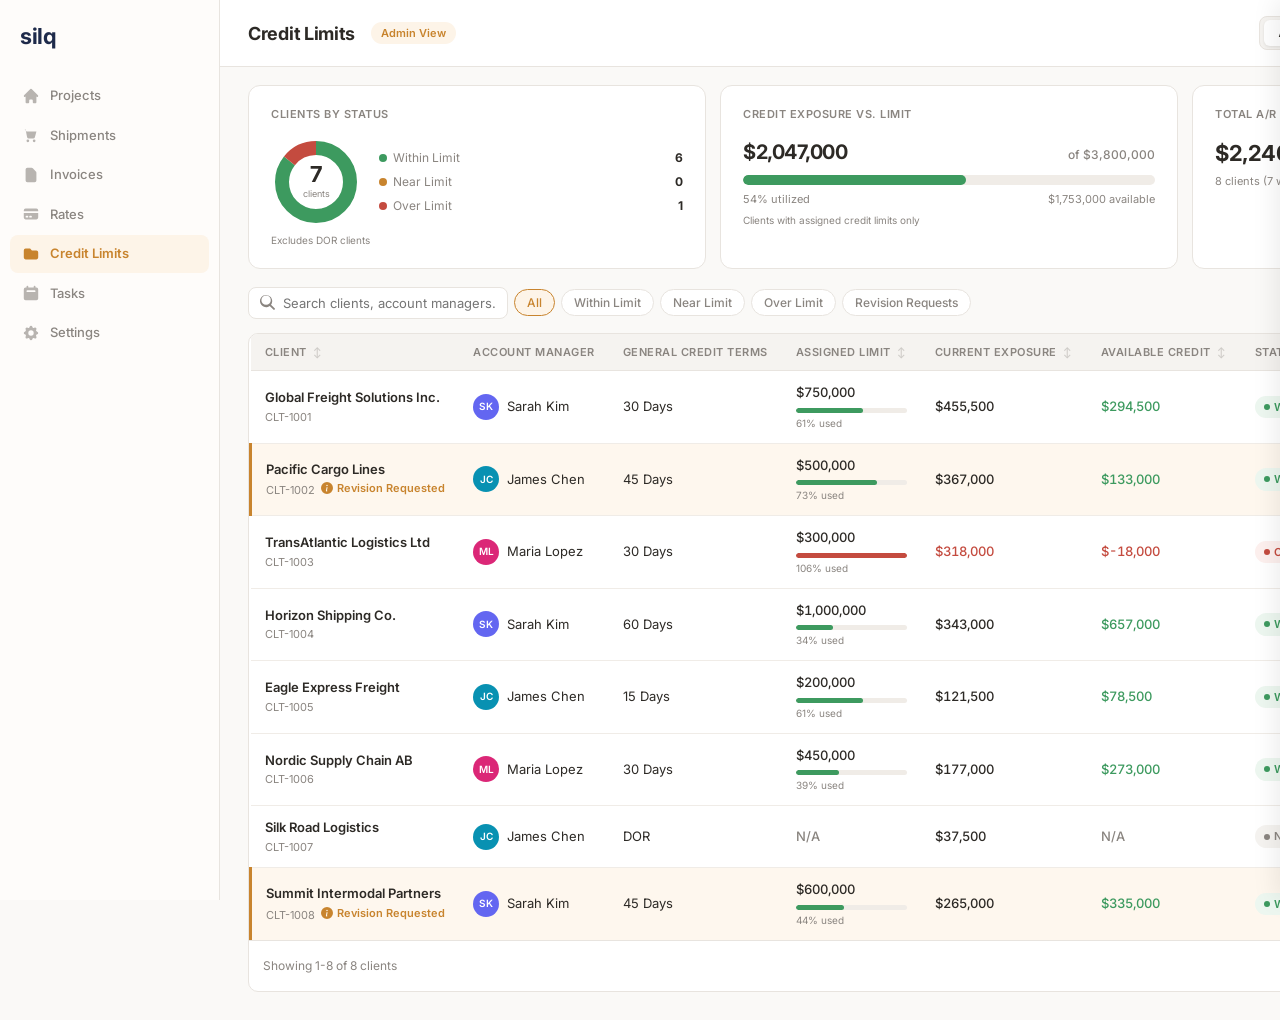
==== commit 8e308b06: "Update credit limit table: new admin summary cards, DOR handling, form logic Made-with: Cursor" ====
--- a/credit-limit-table.html
+++ b/credit-limit-table.html
@@ -292,6 +292,163 @@
     margin-top: 2px;
   }
 
+  /* Admin summary cards */
+  .admin-summary-bar {
+    display: grid;
+    grid-template-columns: repeat(3, 1fr);
+    gap: 14px;
+    padding: 18px 28px;
+  }
+
+  .admin-summary-card {
+    background: var(--card);
+    border: 1px solid var(--border);
+    border-radius: 12px;
+    padding: 20px 22px;
+  }
+
+  .admin-summary-card .card-title {
+    font-size: 11px;
+    color: var(--text-secondary);
+    text-transform: uppercase;
+    letter-spacing: 0.5px;
+    font-weight: 600;
+    margin-bottom: 14px;
+  }
+
+  .admin-summary-card .card-subtitle {
+    font-size: 10px;
+    color: var(--text-secondary);
+    margin-top: 6px;
+  }
+
+  .admin-pie-row {
+    display: flex;
+    align-items: center;
+    gap: 18px;
+  }
+
+  .admin-pie-wrapper {
+    position: relative;
+    width: 90px;
+    height: 90px;
+    flex-shrink: 0;
+  }
+
+  .admin-pie-wrapper canvas { width: 90px; height: 90px; }
+
+  .admin-pie-center {
+    position: absolute;
+    top: 50%;
+    left: 50%;
+    transform: translate(-50%, -50%);
+    text-align: center;
+  }
+
+  .admin-pie-center .pie-num {
+    font-size: 22px;
+    font-weight: 700;
+    color: var(--text);
+    line-height: 1;
+  }
+
+  .admin-pie-center .pie-sub {
+    font-size: 9px;
+    color: var(--text-secondary);
+    margin-top: 2px;
+  }
+
+  .admin-pie-legend {
+    display: flex;
+    flex-direction: column;
+    gap: 6px;
+    flex: 1;
+  }
+
+  .admin-pie-legend-item {
+    display: flex;
+    align-items: center;
+    justify-content: space-between;
+    font-size: 12px;
+  }
+
+  .admin-pie-legend-item .legend-left {
+    display: flex;
+    align-items: center;
+    gap: 6px;
+  }
+
+  .admin-pie-legend-item .legend-dot {
+    width: 8px;
+    height: 8px;
+    border-radius: 50%;
+    flex-shrink: 0;
+  }
+
+  .admin-pie-legend-item .legend-label { color: var(--text-secondary); }
+  .admin-pie-legend-item .legend-count { font-weight: 700; color: var(--text); }
+
+  .exposure-progress-wrap { margin-top: 2px; }
+
+  .exposure-progress-header {
+    display: flex;
+    justify-content: space-between;
+    align-items: baseline;
+    margin-bottom: 8px;
+  }
+
+  .exposure-progress-header .exp-value {
+    font-size: 20px;
+    font-weight: 700;
+    color: var(--text);
+    letter-spacing: -0.5px;
+  }
+
+  .exposure-progress-header .exp-of {
+    font-size: 12px;
+    color: var(--text-secondary);
+    font-weight: 500;
+  }
+
+  .exposure-progress-track {
+    height: 10px;
+    background: var(--border-light);
+    border-radius: 6px;
+    overflow: hidden;
+  }
+
+  .exposure-progress-fill {
+    height: 100%;
+    border-radius: 6px;
+    transition: width 0.4s ease;
+  }
+
+  .exposure-progress-footer {
+    display: flex;
+    justify-content: space-between;
+    margin-top: 6px;
+    font-size: 11px;
+    color: var(--text-secondary);
+  }
+
+  .ar-value-display {
+    margin-top: 2px;
+  }
+
+  .ar-value-display .ar-amount {
+    font-size: 22px;
+    font-weight: 700;
+    color: var(--text);
+    letter-spacing: -0.5px;
+  }
+
+  .ar-value-display .ar-detail {
+    font-size: 11px;
+    color: var(--text-secondary);
+    margin-top: 4px;
+    line-height: 1.4;
+  }
+
   /* Toolbar */
   .toolbar {
     padding: 0 28px 14px;
@@ -1189,34 +1346,37 @@
         <div class="client-avatar-lg">GF</div>
         <div class="client-meta">
           <h2>Global Freight Solutions Inc.</h2>
-          <p>CLT-1001 &middot; Account Manager: Sarah Kim &middot; Net 30</p>
+          <p>CLT-1001 &middot; Account Manager: Sarah Kim &middot; 30 Days</p>
         </div>
       </div>
       <span class="badge badge-green"><span class="badge-dot"></span>Within Limit</span>
     </div>
   </div>
 
-  <!-- Summary Cards -->
-  <div class="summary-bar" id="summaryBar" style="grid-template-columns:repeat(4,1fr)">
-    <div class="summary-card">
-      <div class="label">Total Clients</div>
-      <div class="value" style="color:#1a56db">8</div>
-      <div class="detail">with assigned credit limits</div>
-    </div>
-    <div class="summary-card">
-      <div class="label">Total Exposure</div>
-      <div class="value" style="color:#d97706">$2,194,850</div>
-      <div class="detail">56.6% utilization</div>
-    </div>
-    <div class="summary-card">
-      <div class="label">Over Limit</div>
-      <div class="value" style="color:#dc2626">1</div>
-      <div class="detail">requires immediate attention</div>
-    </div>
-    <div class="summary-card">
-      <div class="label">Revision Requests</div>
-      <div class="value" style="color:#ea580c">2</div>
-      <div class="detail">pending Finance review</div>
+  <!-- Admin Summary Cards -->
+  <div class="admin-summary-bar" id="summaryBar">
+    <div class="admin-summary-card">
+      <div class="card-title">Clients by Status</div>
+      <div class="admin-pie-row">
+        <div class="admin-pie-wrapper">
+          <canvas id="adminPieChart" width="90" height="90"></canvas>
+          <div class="admin-pie-center">
+            <div class="pie-num" id="adminPieTotal">7</div>
+            <div class="pie-sub">clients</div>
+          </div>
+        </div>
+        <div class="admin-pie-legend" id="adminPieLegend"></div>
+      </div>
+      <div class="card-subtitle">Excludes DOR clients</div>
+    </div>
+    <div class="admin-summary-card">
+      <div class="card-title">Credit Exposure vs. Limit</div>
+      <div class="exposure-progress-wrap" id="exposureProgressCard"></div>
+      <div class="card-subtitle">Clients with assigned credit limits only</div>
+    </div>
+    <div class="admin-summary-card">
+      <div class="card-title">Total A/R Receivable</div>
+      <div class="ar-value-display" id="arCard"></div>
     </div>
   </div>
 
@@ -1368,26 +1528,26 @@
         </div>
         <div class="form-group">
           <label>Credit Limit Amount (USD) <span class="req">*</span></label>
-          <input type="text" placeholder="e.g. 500,000">
+          <input type="text" id="addLimitAmount" placeholder="e.g. 500,000">
         </div>
         <div class="form-group">
           <label>General Credit Terms <span class="req">*</span></label>
-          <select><option>Select...</option><option>Net 15</option><option>Net 30</option><option>Net 45</option><option>Net 60</option><option>Net 90</option><option>COD</option><option>Prepaid</option></select>
+          <select id="addCreditTerms" onchange="handleTermsChange(this)"><option>Select...</option><option>DOR</option><option>7 Days</option><option>10 Days</option><option>15 Days</option><option>30 Days</option><option>45 Days</option><option>60 Days</option></select>
         </div>
         <div class="form-group">
           <label>Credit Limit Type <span class="req">*</span></label>
-          <select><option>Revolving</option><option>Non-Revolving</option><option>Temporary Increase</option></select>
+          <select><option>Revolving</option></select>
         </div>
         <div class="form-group">
-          <label>Duties Outlay Option <span class="req">*</span></label>
-          <select><option>Select...</option><option>Pre-pay</option><option>Silq Duty Outlay</option><option>ACH</option><option>N/A</option></select>
+          <label>Duties Outlay Option</label>
+          <select><option>Select...</option><option>Silq Duty</option><option>Pre-Pay</option><option>ACH</option><option>Not Applicable</option></select>
         </div>
         <div class="form-group full-width">
           <label>Credit Limit Application (upload) <span class="req">*</span></label>
           <input type="file" accept=".pdf,.doc,.docx,.xlsx" multiple>
         </div>
         <div class="form-group full-width">
-          <label>Credit Limit Allocation Document (upload)</label>
+          <label>Credit Limit Allocation Document (upload) <span class="req">*</span></label>
           <input type="file" accept=".pdf,.doc,.docx,.xlsx" multiple>
         </div>
         <div class="form-group full-width">
@@ -1425,8 +1585,8 @@
           <input type="text" placeholder="Enter revised limit">
         </div>
         <div class="form-group">
-          <label>New Credit Terms <span class="req">*</span></label>
-          <select><option>Select...</option><option>Net 15</option><option>Net 30</option><option>Net 45</option><option>Net 60</option><option>Net 90</option><option>COD</option><option>Prepaid</option></select>
+          <label>Credit Terms <span class="req">*</span></label>
+          <select><option>Select...</option><option>DOR</option><option>7 Days</option><option>10 Days</option><option>15 Days</option><option>30 Days</option><option>45 Days</option><option>60 Days</option></select>
         </div>
         <div class="form-group full-width">
           <label>Revision Reason <span class="req">*</span></label>
@@ -1447,7 +1607,7 @@
           <input type="file" accept=".pdf,.doc,.docx,.xlsx" multiple>
         </div>
         <div class="form-group full-width">
-          <label>Justification Notes <span class="req">*</span></label>
+          <label>Justification Notes</label>
           <textarea placeholder="Explain the reason for this revision..."></textarea>
         </div>
       </div>
@@ -1565,9 +1725,9 @@
 const DATA = [
   {
     id: "CLT-1001", name: "Global Freight Solutions Inc.", am: "Sarah Kim", amColor: "#6366f1",
-    terms: "Net 30", assignedLimit: 750000,
+    terms: "30 Days", assignedLimit: 750000,
     outstandingInvoices: 482000, customerCreditNotes: 18000, unadjustedAdvances: 12000, customerDebitNotes: 3500,
-    limitType: "Revolving", approvalStatus: "Approved", dutyOutlay: "Silq Duty Outlay", revisionRequested: false,
+    limitType: "Revolving", approvalStatus: "Approved", dutyOutlay: "Silq Duty", revisionRequested: false,
     currentBookings: 87500, currentBookingsCount: 4,
     ageing: { current: { amt: 185000, count: 5 }, d1_30: { amt: 142000, count: 4 }, d31_60: { amt: 88000, count: 3 }, d61_90: { amt: 45000, count: 2 }, d90plus: { amt: 22000, count: 1 } },
     docs: [{ name: "CL Application", type: "pdf" }, { name: "CL Allocation", type: "pdf" }, { name: "Bank Reference", type: "pdf" }],
@@ -1578,9 +1738,9 @@
   },
   {
     id: "CLT-1002", name: "Pacific Cargo Lines", am: "James Chen", amColor: "#0891b2",
-    terms: "Net 45", assignedLimit: 500000,
+    terms: "45 Days", assignedLimit: 500000,
     outstandingInvoices: 378000, customerCreditNotes: 5000, unadjustedAdvances: 8000, customerDebitNotes: 2000,
-    limitType: "Revolving", approvalStatus: "Approved", dutyOutlay: "Pre-pay", revisionRequested: true,
+    limitType: "Revolving", approvalStatus: "Approved", dutyOutlay: "Pre-Pay", revisionRequested: true,
     currentBookings: 62000, currentBookingsCount: 3,
     ageing: { current: { amt: 120000, count: 3 }, d1_30: { amt: 135000, count: 4 }, d31_60: { amt: 78000, count: 2 }, d61_90: { amt: 30000, count: 1 }, d90plus: { amt: 15000, count: 1 } },
     revisionRequestDetail: "Requesting limit increase to $750,000 — business volume has grown 40% this quarter.",
@@ -1589,7 +1749,7 @@
   },
   {
     id: "CLT-1003", name: "TransAtlantic Logistics Ltd", am: "Maria Lopez", amColor: "#db2777",
-    terms: "Net 30", assignedLimit: 300000,
+    terms: "30 Days", assignedLimit: 300000,
     outstandingInvoices: 315000, customerCreditNotes: 2000, unadjustedAdvances: 0, customerDebitNotes: 5000,
     limitType: "Revolving", approvalStatus: "Approved", dutyOutlay: "ACH", revisionRequested: false,
     currentBookings: 45000, currentBookingsCount: 2,
@@ -1602,9 +1762,9 @@
   },
   {
     id: "CLT-1004", name: "Horizon Shipping Co.", am: "Sarah Kim", amColor: "#6366f1",
-    terms: "Net 60", assignedLimit: 1000000,
+    terms: "60 Days", assignedLimit: 1000000,
     outstandingInvoices: 410000, customerCreditNotes: 25000, unadjustedAdvances: 50000, customerDebitNotes: 8000,
-    limitType: "Revolving", approvalStatus: "Approved", dutyOutlay: "Silq Duty Outlay", revisionRequested: false,
+    limitType: "Revolving", approvalStatus: "Approved", dutyOutlay: "Silq Duty", revisionRequested: false,
     currentBookings: 125000, currentBookingsCount: 5,
     ageing: { current: { amt: 160000, count: 4 }, d1_30: { amt: 120000, count: 3 }, d31_60: { amt: 75000, count: 2 }, d61_90: { amt: 35000, count: 2 }, d90plus: { amt: 20000, count: 1 } },
     docs: [{ name: "CL Application", type: "pdf" }, { name: "CL Allocation", type: "pdf" }, { name: "Trade References", type: "pdf" }, { name: "Financials 2024", type: "xlsx" }],
@@ -1615,9 +1775,9 @@
   },
   {
     id: "CLT-1005", name: "Eagle Express Freight", am: "James Chen", amColor: "#0891b2",
-    terms: "Net 15", assignedLimit: 200000,
+    terms: "15 Days", assignedLimit: 200000,
     outstandingInvoices: 125000, customerCreditNotes: 3000, unadjustedAdvances: 2000, customerDebitNotes: 1500,
-    limitType: "Non-Revolving", approvalStatus: "Approved", dutyOutlay: "Pre-pay", revisionRequested: false,
+    limitType: "Revolving", approvalStatus: "Approved", dutyOutlay: "Pre-Pay", revisionRequested: false,
     currentBookings: 18000, currentBookingsCount: 1,
     ageing: { current: { amt: 55000, count: 2 }, d1_30: { amt: 40000, count: 2 }, d31_60: { amt: 20000, count: 1 }, d61_90: { amt: 10000, count: 1 }, d90plus: { amt: 0, count: 0 } },
     docs: [{ name: "CL Application", type: "pdf" }, { name: "CL Allocation", type: "pdf" }],
@@ -1625,7 +1785,7 @@
   },
   {
     id: "CLT-1006", name: "Nordic Supply Chain AB", am: "Maria Lopez", amColor: "#db2777",
-    terms: "Net 30", assignedLimit: 450000,
+    terms: "30 Days", assignedLimit: 450000,
     outstandingInvoices: 198000, customerCreditNotes: 10000, unadjustedAdvances: 15000, customerDebitNotes: 4000,
     limitType: "Revolving", approvalStatus: "Approved", dutyOutlay: "ACH", revisionRequested: false,
     currentBookings: 32000, currentBookingsCount: 2,
@@ -1635,9 +1795,9 @@
   },
   {
     id: "CLT-1007", name: "Silk Road Logistics", am: "James Chen", amColor: "#0891b2",
-    terms: "COD", assignedLimit: 75000,
+    terms: "DOR", assignedLimit: 0,
     outstandingInvoices: 42000, customerCreditNotes: 0, unadjustedAdvances: 5000, customerDebitNotes: 500,
-    limitType: "Temporary Increase", approvalStatus: "Under Review", dutyOutlay: "N/A", revisionRequested: false,
+    limitType: "Revolving", approvalStatus: "Under Review", dutyOutlay: "Not Applicable", revisionRequested: false,
     currentBookings: 8500, currentBookingsCount: 1,
     ageing: { current: { amt: 22000, count: 2 }, d1_30: { amt: 12000, count: 1 }, d31_60: { amt: 8000, count: 1 }, d61_90: { amt: 0, count: 0 }, d90plus: { amt: 0, count: 0 } },
     docs: [{ name: "CL Application", type: "pdf" }],
@@ -1645,9 +1805,9 @@
   },
   {
     id: "CLT-1008", name: "Summit Intermodal Partners", am: "Sarah Kim", amColor: "#6366f1",
-    terms: "Net 45", assignedLimit: 600000,
+    terms: "45 Days", assignedLimit: 600000,
     outstandingInvoices: 290000, customerCreditNotes: 8000, unadjustedAdvances: 20000, customerDebitNotes: 3000,
-    limitType: "Revolving", approvalStatus: "Approved", dutyOutlay: "Silq Duty Outlay", revisionRequested: true,
+    limitType: "Revolving", approvalStatus: "Approved", dutyOutlay: "Silq Duty", revisionRequested: true,
     currentBookings: 55000, currentBookingsCount: 3,
     ageing: { current: { amt: 105000, count: 3 }, d1_30: { amt: 90000, count: 3 }, d31_60: { amt: 55000, count: 2 }, d61_90: { amt: 25000, count: 1 }, d90plus: { amt: 15000, count: 1 } },
     revisionRequestDetail: "Current exposure nearing limit — requesting temporary increase for Q2 peak season.",
@@ -1662,10 +1822,13 @@
 
 function computeAvailable(c) { return c.assignedLimit - computeExposure(c); }
 
+function isDOR(c) { return c.terms === "DOR"; }
+
 function getStatus(c) {
+  if (isDOR(c)) return "dor";
   const avail = computeAvailable(c);
   if (avail < 0) return "over";
-  if (avail < c.assignedLimit * 0.10) return "near";
+  if (avail < c.assignedLimit * 0.20) return "near";
   return "within";
 }
 
@@ -1674,7 +1837,8 @@
     within: { cls: "badge-green", label: "Within Limit" },
     near: { cls: "badge-yellow", label: "Near Limit" },
     over: { cls: "badge-red", label: "Over Limit" },
-    expired: { cls: "badge-gray", label: "Expired" }
+    expired: { cls: "badge-gray", label: "Expired" },
+    dor: { cls: "badge-gray", label: "N/A" }
   };
   const m = map[s];
   return `<span class="badge ${m.cls}"><span class="badge-dot"></span>${m.label}</span>`;
@@ -1694,9 +1858,9 @@
 }
 
 function dutyBadgeClass(d) {
-  if (d === "Silq Duty Outlay") return "badge-green";
+  if (d === "Silq Duty") return "badge-green";
   if (d === "ACH") return "badge-yellow";
-  if (d === "Pre-pay") return "badge-orange";
+  if (d === "Pre-Pay") return "badge-orange";
   return "badge-gray";
 }
 
@@ -1723,11 +1887,30 @@
   const tbody = document.getElementById("tableBody");
 
   tbody.innerHTML = data.map(c => {
+    const dor = isDOR(c);
     const exposure = computeExposure(c);
     const available = computeAvailable(c);
     const status = getStatus(c);
-    const util = pct(exposure, c.assignedLimit);
+    const util = dor ? 0 : pct(exposure, c.assignedLimit);
     const hasRevisionRequest = c.revisionRequested;
+
+    const limitCell = dor
+      ? `<td><div class="money" style="color:var(--text-secondary)">N/A</div></td>`
+      : `<td>
+          <div>
+            <div class="money">${fmt(c.assignedLimit)}</div>
+            <div class="progress-bar-container" style="margin-top:5px">
+              <div class="progress-bar"><div class="progress-fill" style="width:${Math.min(util,100)}%;background:${progressColor(util)}"></div></div>
+              <div class="progress-label">${util}% used</div>
+            </div>
+          </div>
+        </td>`;
+
+    const exposureCell = `<td class="money ${!dor && exposure > c.assignedLimit ? 'negative' : ''}">${fmt(exposure)}</td>`;
+
+    const availableCell = dor
+      ? `<td><span class="money" style="color:var(--text-secondary)">N/A</span></td>`
+      : `<td class="money ${available < 0 ? 'negative' : 'positive'}">${fmt(available)}</td>`;
 
     return `<tr data-status="${status}" data-id="${c.id}" class="${hasRevisionRequest ? 'revision-request-row' : ''}">
       <td>
@@ -1743,17 +1926,9 @@
         </div>
       </td>
       <td><div class="credit-terms" title="${c.terms}">${c.terms}</div></td>
-      <td>
-        <div>
-          <div class="money">${fmt(c.assignedLimit)}</div>
-          <div class="progress-bar-container" style="margin-top:5px">
-            <div class="progress-bar"><div class="progress-fill" style="width:${Math.min(util,100)}%;background:${progressColor(util)}"></div></div>
-            <div class="progress-label">${util}% used</div>
-          </div>
-        </div>
-      </td>
-      <td class="money ${exposure > c.assignedLimit ? 'negative' : ''}">${fmt(exposure)}</td>
-      <td class="money ${available < 0 ? 'negative' : 'positive'}">${fmt(available)}</td>
+      ${limitCell}
+      ${exposureCell}
+      ${availableCell}
       <td>${statusBadge(status)}</td>
       <td><span class="badge ${dutyBadgeClass(c.dutyOutlay)}">${c.dutyOutlay}</span></td>
       <td>
@@ -1892,6 +2067,7 @@
     tableWrapper.classList.remove("hidden");
     clientDash.classList.remove("visible");
     renderTable(DATA);
+    renderAdminSummary();
   }
 }
 
@@ -1906,11 +2082,16 @@
   document.getElementById("detailClientName").textContent = c.name;
   document.getElementById("detailClientId").textContent = `${c.id} · ${c.am} · ${c.approvalStatus}`;
 
-  document.getElementById("detailPosition").innerHTML = `
-    <div class="detail-row"><span class="label">Assigned Limit</span><span class="value">${fmt(c.assignedLimit)}</span></div>
-    <div class="detail-row"><span class="label">Current Exposure</span><span class="value" style="color:${exposure > c.assignedLimit ? 'var(--red)' : 'var(--text)'}">${fmt(exposure)}</span></div>
-    <div class="detail-row"><span class="label">Available Credit</span><span class="value" style="color:${available < 0 ? 'var(--red)' : 'var(--green)'}">${fmt(available)}</span></div>
-    <div class="detail-row"><span class="label">Utilization</span><span class="value">${util}% ${statusBadge(status)}</span></div>`;
+  const dor = isDOR(c);
+  document.getElementById("detailPosition").innerHTML = dor
+    ? `<div class="detail-row"><span class="label">Assigned Limit</span><span class="value" style="color:var(--text-secondary)">N/A (DOR)</span></div>
+       <div class="detail-row"><span class="label">Current Exposure</span><span class="value">${fmt(exposure)}</span></div>
+       <div class="detail-row"><span class="label">Available Credit</span><span class="value" style="color:var(--text-secondary)">N/A</span></div>
+       <div class="detail-row"><span class="label">Status</span><span class="value">${statusBadge(status)}</span></div>`
+    : `<div class="detail-row"><span class="label">Assigned Limit</span><span class="value">${fmt(c.assignedLimit)}</span></div>
+       <div class="detail-row"><span class="label">Current Exposure</span><span class="value" style="color:${exposure > c.assignedLimit ? 'var(--red)' : 'var(--text)'}">${fmt(exposure)}</span></div>
+       <div class="detail-row"><span class="label">Available Credit</span><span class="value" style="color:${available < 0 ? 'var(--red)' : 'var(--green)'}">${fmt(available)}</span></div>
+       <div class="detail-row"><span class="label">Utilization</span><span class="value">${util}% ${statusBadge(status)}</span></div>`;
 
   const ageingHTML = c.ageing ? `
     <div class="ageing-inline">
@@ -1965,8 +2146,36 @@
   document.getElementById("detailPanel").classList.remove("open");
 }
 
-function openModal() { document.getElementById("modal").classList.add("open"); }
+function openModal() {
+  document.getElementById("modal").classList.add("open");
+  const termsSelect = document.getElementById("addCreditTerms");
+  const amountInput = document.getElementById("addLimitAmount");
+  termsSelect.value = "Select...";
+  amountInput.value = "";
+  amountInput.disabled = false;
+  amountInput.style.background = "";
+  amountInput.placeholder = "e.g. 500,000";
+}
 function closeModal() { document.getElementById("modal").classList.remove("open"); }
+
+function handleTermsChange(select) {
+  const amountInput = document.getElementById("addLimitAmount");
+  if (select.value === "DOR") {
+    amountInput.value = "0";
+    amountInput.disabled = true;
+    amountInput.style.background = "var(--gray-bg)";
+    amountInput.style.color = "var(--text-secondary)";
+    amountInput.placeholder = "";
+  } else {
+    if (amountInput.disabled) {
+      amountInput.value = "";
+      amountInput.disabled = false;
+      amountInput.style.background = "";
+      amountInput.style.color = "";
+      amountInput.placeholder = "e.g. 500,000";
+    }
+  }
+}
 
 function openRevise(id) {
   const c = DATA.find(x => x.id === id);
@@ -2057,7 +2266,98 @@
   }, 3000);
 }
 
+function drawAdminPie(counts) {
+  const canvas = document.getElementById("adminPieChart");
+  if (!canvas) return;
+  const ctx = canvas.getContext("2d");
+  const dpr = window.devicePixelRatio || 1;
+  canvas.width = 90 * dpr;
+  canvas.height = 90 * dpr;
+  ctx.scale(dpr, dpr);
+
+  const cx = 45, cy = 45, r = 34, lineWidth = 14;
+  const total = counts.within + counts.near + counts.over;
+  if (total === 0) return;
+
+  const slices = [
+    { count: counts.within, color: "#3d9a5f" },
+    { count: counts.near, color: "#c8842e" },
+    { count: counts.over, color: "#c44b3f" }
+  ];
+
+  ctx.clearRect(0, 0, 90, 90);
+
+  let startAngle = -Math.PI / 2;
+  slices.forEach(s => {
+    if (s.count === 0) return;
+    const sweep = (s.count / total) * Math.PI * 2;
+    ctx.beginPath();
+    ctx.arc(cx, cy, r, startAngle, startAngle + sweep);
+    ctx.strokeStyle = s.color;
+    ctx.lineWidth = lineWidth;
+    ctx.lineCap = "butt";
+    ctx.stroke();
+    startAngle += sweep;
+  });
+
+  document.getElementById("adminPieTotal").textContent = total;
+}
+
+function renderAdminSummary() {
+  const creditClients = DATA.filter(c => !isDOR(c));
+  const allClients = DATA;
+
+  const counts = { within: 0, near: 0, over: 0 };
+  creditClients.forEach(c => {
+    const s = getStatus(c);
+    if (counts[s] !== undefined) counts[s]++;
+  });
+
+  drawAdminPie(counts);
+
+  document.getElementById("adminPieLegend").innerHTML = `
+    <div class="admin-pie-legend-item">
+      <span class="legend-left"><span class="legend-dot" style="background:#3d9a5f"></span><span class="legend-label">Within Limit</span></span>
+      <span class="legend-count">${counts.within}</span>
+    </div>
+    <div class="admin-pie-legend-item">
+      <span class="legend-left"><span class="legend-dot" style="background:#c8842e"></span><span class="legend-label">Near Limit</span></span>
+      <span class="legend-count">${counts.near}</span>
+    </div>
+    <div class="admin-pie-legend-item">
+      <span class="legend-left"><span class="legend-dot" style="background:#c44b3f"></span><span class="legend-label">Over Limit</span></span>
+      <span class="legend-count">${counts.over}</span>
+    </div>`;
+
+  const totalExposure = creditClients.reduce((sum, c) => sum + computeExposure(c), 0);
+  const totalLimit = creditClients.reduce((sum, c) => sum + c.assignedLimit, 0);
+  const utilPct = totalLimit > 0 ? Math.round((totalExposure / totalLimit) * 100) : 0;
+  const barColor = utilPct >= 90 ? "var(--red)" : utilPct >= 70 ? "var(--yellow)" : "var(--green)";
+
+  document.getElementById("exposureProgressCard").innerHTML = `
+    <div class="exposure-progress-header">
+      <span class="exp-value">${fmt(totalExposure)}</span>
+      <span class="exp-of">of ${fmt(totalLimit)}</span>
+    </div>
+    <div class="exposure-progress-track">
+      <div class="exposure-progress-fill" style="width:${Math.min(utilPct, 100)}%;background:${barColor}"></div>
+    </div>
+    <div class="exposure-progress-footer">
+      <span>${utilPct}% utilized</span>
+      <span>${fmt(totalLimit - totalExposure)} available</span>
+    </div>`;
+
+  const totalAR = allClients.reduce((sum, c) => sum + c.outstandingInvoices, 0);
+  const dorCount = allClients.filter(c => isDOR(c)).length;
+  const clCount = creditClients.length;
+
+  document.getElementById("arCard").innerHTML = `
+    <div class="ar-amount">${fmt(totalAR)}</div>
+    <div class="ar-detail">${allClients.length} clients (${clCount} with credit limits, ${dorCount} DOR) &middot; as of today</div>`;
+}
+
 renderTable(DATA);
+renderAdminSummary();
 </script>
 </body>
 </html>
